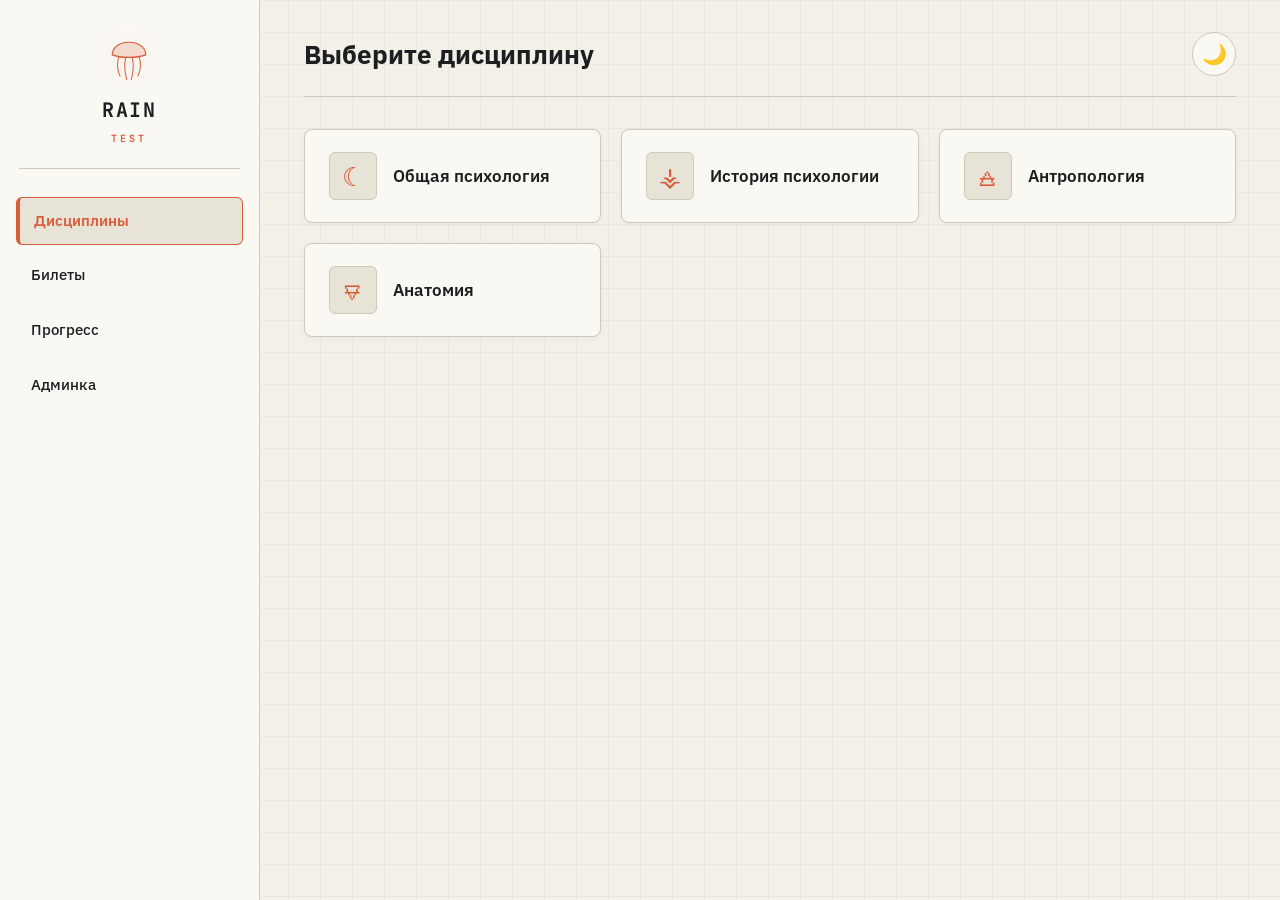
==== index.html @ a16cef20 "Add files via upload" ====
<!DOCTYPE html>
<html lang="ru">
<head>
  <meta charset="UTF-8">
  <meta name="viewport" content="width=device-width, initial-scale=1">
  <title>Rain Test</title>
  <link rel="stylesheet" href="style.css">
</head>
<body>
  <aside class="sidebar">
    <div class="logo-box">
      <svg class="medusa-svg-small" viewBox="0 0 100 100">
        <path class="medusa-head" d="M 20 48 C 20 18, 80 18, 80 48 C 65 54, 35 54, 20 48 Z" />
        <path class="medusa-tentacle" d="M 32 51 Q 26 68, 34 86" />
        <path class="medusa-tentacle" d="M 44 53 Q 40 72, 46 92" />
        <path class="medusa-tentacle" d="M 56 53 Q 60 72, 54 92" />
        <path class="medusa-tentacle" d="M 68 51 Q 74 68, 66 86" />
      </svg>
      <div class="logo-title">Rain<span>Test</span></div>
    </div>
    <nav>
      <a href="index.html" class="active">Дисциплины</a>
      <a href="tickets.html">Билеты</a>
      <a href="progress.html">Прогресс</a>
      <a href="admin.html">Админка</a>
    </nav>
  </aside>

  <div class="main-content">
    <header>
      <h1>Выберите дисциплину</h1>
      <button class="theme-btn" id="theme-btn">🌙</button>
    </header>
    <main>
      <div id="subject-list" class="grid"></div>
    </main>
  </div>
  <button id="scroll-top">↑</button>

  <script>
    // Дисциплины прописаны прямо здесь (так как data.js мы больше не используем)
    const subjects = [
      { id: "obshaya", name: "Общая психология", icon: "☾" },
      { id: "istoriya", name: "История психологии", icon: "⚶" },
      { id: "antropologiya", name: "Антропология", icon: "🜁" },
      { id: "anatomiya", name: "Анатомия", icon: "🜃" }
    ];

    const list = document.getElementById("subject-list");
    subjects.forEach(s => {
      const a = document.createElement("a");
      a.className = "card";
      a.href = "subject.html?id=" + s.id;
      a.innerHTML = `<span class="card-icon">${s.icon}</span><span>${s.name}</span>`;
      list.appendChild(a);
    });

    const btn = document.getElementById("theme-btn");
    if (localStorage.getItem("theme") === "dark") { document.body.classList.add("dark"); btn.innerHTML = "☀️"; }
    btn.onclick = () => {
      document.body.classList.toggle("dark");
      const nowDark = document.body.classList.contains("dark");
      localStorage.setItem("theme", nowDark ? "dark" : "light");
      btn.innerHTML = nowDark ? "☀️" : "🌙";
    };

    const scrollBtn = document.getElementById("scroll-top");
    window.onscroll = () => scrollBtn.style.display = document.documentElement.scrollTop > 200 ? "block" : "none";
    scrollBtn.onclick = () => window.scrollTo({ top: 0, behavior: 'smooth' });
  </script>
</body>
</html>
---- style.css ----
@import url('https://fonts.googleapis.com/css2?family=IBM+Plex+Sans:wght@400;500;600;700&family=JetBrains+Mono:wght@400;700&display=swap');

:root {
  --bg: #f3f0e8;
  --bg-grid: rgba(30, 32, 34, 0.04);
  --card: #faf8f3;
  --text: #1c1e21;
  --text-muted: #5c626a;
  --accent: #d95d39; 
  --accent-hover: #bf4b2a;
  --accent-text: #ffffff;
  --muted: #e8e3d7;
  --border: #cfc8b8;
  --ok: #1e824c;
  --bad: #c0392b;
  --glow: rgba(217, 93, 57, 0.15);
}

body.dark {
  --bg: #111317;
  --bg-grid: rgba(255, 255, 255, 0.03);
  --card: #191c22;
  --text: #e6e8ec;
  --text-muted: #949ba6;
  --accent: #2dd4bf; 
  --accent-hover: #14b8a6;
  --accent-text: #0f172a;
  --muted: #232830;
  --border: #2e3440;
  --ok: #34d399;
  --bad: #f87171;
  --glow: rgba(45, 212, 191, 0.18);
}

* { box-sizing: border-box; }

body {
  margin: 0;
  font-family: 'IBM Plex Sans', sans-serif;
  background-color: var(--bg);
  background-image: 
    linear-gradient(to right, var(--bg-grid) 1px, transparent 1px),
    linear-gradient(to bottom, var(--bg-grid) 1px, transparent 1px);
  background-size: 32px 32px;
  color: var(--text);
  line-height: 1.65;
  display: flex;
  min-height: 100vh;
  transition: background-color 0.25s, color 0.25s;
}

/* Боковая панель */
.sidebar {
  width: 260px; background: var(--card); border-right: 1px solid var(--border);
  padding: 28px 0; position: fixed; height: 100vh; z-index: 10;
  display: flex; flex-direction: column;
}

.logo-box {
  display: flex; flex-direction: column; align-items: center; gap: 10px;
  margin: 0 auto 28px; padding-bottom: 20px; border-bottom: 1px solid var(--border); width: 85%;
}

.logo-title {
  font-family: 'JetBrains Mono', monospace; font-size: 20px; font-weight: 700;
  letter-spacing: 1.5px; color: var(--text); text-transform: uppercase; text-align: center;
}
.logo-title span { display: block; font-size: 10px; color: var(--accent); letter-spacing: 3px; margin-top: 4px; }

/* Анимированная медуза в логотипе */
.medusa-svg-small {
  width: 56px; height: 56px; overflow: visible;
  animation: float-small 5s ease-in-out infinite;
  filter: drop-shadow(0 0 8px var(--glow));
}
.medusa-head {
  fill: var(--accent); fill-opacity: 0.18; stroke: var(--accent); stroke-width: 2;
  transform-origin: center 40%; animation: pulse-small 4s ease-in-out infinite;
}
.medusa-tentacle {
  fill: none; stroke: var(--accent); stroke-width: 1.8; stroke-linecap: round;
  transform-origin: top center; animation: sway-small 3.5s ease-in-out infinite;
}
.medusa-tentacle:nth-child(2) { animation-delay: -0.5s; }
.medusa-tentacle:nth-child(3) { animation-delay: -1s; }
.medusa-tentacle:nth-child(4) { animation-delay: -1.5s; }

@keyframes float-small { 0%, 100% { transform: translateY(3px); } 40% { transform: translateY(-5px); } }
@keyframes pulse-small { 0%, 100% { transform: scaleX(1.06) scaleY(0.94); } 30% { transform: scaleX(0.9) scaleY(1.1); } 65% { transform: scaleX(1.03) scaleY(0.97); } }
@keyframes sway-small { 0%, 100% { transform: rotate(-6deg) skewX(3deg); } 50% { transform: rotate(6deg) skewX(-3deg); } }

.sidebar nav { display: flex; flex-direction: column; gap: 6px; padding: 0 16px; }
.sidebar nav a {
  padding: 11px 14px; text-decoration: none; color: var(--text); font-size: 15px;
  font-weight: 500; border: 1px solid transparent; border-radius: 6px; transition: 0.2s;
}
.sidebar nav a:hover { background: var(--muted); border-color: var(--border); }
.sidebar nav a.active { background: var(--muted); border-color: var(--accent); border-left-width: 4px; font-weight: 600; color: var(--accent); }
.sidebar nav a.disabled { opacity: 0.45; cursor: not-allowed; }

/* Основной контент */
.main-content {
  margin-left: 260px; flex: 1; padding: 32px 44px; width: calc(100% - 260px);
  position: relative; z-index: 1; max-width: 1280px;
}

header {
  display: flex; justify-content: space-between; align-items: center;
  border-bottom: 1px solid var(--border); padding-bottom: 20px; margin-bottom: 32px;
}
header h1 { margin: 0; font-size: 26px; font-weight: 700; color: var(--text); }

.back-link {
  font-family: 'JetBrains Mono', monospace; color: var(--accent); text-decoration: none;
  font-size: 13px; display: inline-block; margin-bottom: 8px; font-weight: 700;
  text-transform: uppercase;
}
.back-link:hover { text-decoration: underline; }

/* Карточки дисциплин */
.grid { display: grid; grid-template-columns: repeat(auto-fill, minmax(270px, 1fr)); gap: 20px; }
.card {
  display: flex; align-items: center; gap: 16px; background: var(--card);
  padding: 22px 24px; border-radius: 8px; text-decoration: none; color: inherit;
  border: 1px solid var(--border); box-shadow: 0 2px 6px rgba(0,0,0,0.04); transition: 0.2s;
}
.card:hover { transform: translateY(-2px); border-color: var(--accent); box-shadow: 0 6px 16px var(--glow); }
.card-icon {
  font-size: 26px; width: 48px; height: 48px; display: flex; align-items: center; justify-content: center;
  background: var(--muted); border: 1px solid var(--border); border-radius: 6px; color: var(--accent);
}
.card span:last-child { font-size: 17px; font-weight: 600; }

/* Контролы */
.controls { display: flex; justify-content: space-between; flex-wrap: wrap; gap: 14px; margin-bottom: 24px; }
.tabs { display: flex; gap: 8px; }
.tabs button, .tools button, .btn-primary {
  font-family: 'IBM Plex Sans', sans-serif; padding: 9px 16px; border: 1px solid var(--border);
  border-radius: 6px; background: var(--card); color: var(--text); cursor: pointer; font-size: 14px;
  font-weight: 600; transition: 0.2s;
}
.tabs button:hover, .tools button:hover, .btn-primary:hover { border-color: var(--accent); color: var(--accent); }
.tabs button.active, .tools button.active { background: var(--accent); color: var(--accent-text); border-color: var(--accent); }
.btn-primary { background: var(--accent); color: var(--accent-text); border-color: var(--accent); }
.btn-primary:hover { background: var(--accent-hover); color: var(--accent-text); }

.tools { display: flex; gap: 8px; flex-wrap: wrap; }
.tools input, .tools select {
  font-family: 'IBM Plex Sans', sans-serif; padding: 9px 12px; border: 1px solid var(--border);
  border-radius: 6px; background: var(--card); color: var(--text); font-size: 14px; outline: none;
}
.tools input:focus, .tools select:focus { border-color: var(--accent); }

/* Вопросы */
.question, .open-q, .ticket-card, .progress-card {
  background: var(--card); padding: 24px; border-radius: 8px; margin-bottom: 18px;
  border: 1px solid var(--border); position: relative;
}
.topic-badge {
  font-family: 'JetBrains Mono', monospace; display: inline-block; font-size: 11px;
  color: var(--accent); text-transform: uppercase; letter-spacing: 0.8px; font-weight: 700;
  background: var(--muted); border: 1px solid var(--border); padding: 3px 8px; border-radius: 4px; margin-bottom: 12px;
}
.question label {
  display: flex; align-items: flex-start; gap: 10px; margin: 8px 0; cursor: pointer;
  padding: 10px 12px; border: 1px solid transparent; border-radius: 6px; background: var(--bg);
  font-size: 15px; transition: 0.15s;
}
.question label:hover { border-color: var(--accent); }
.question input[type="radio"] { margin-top: 4px; accent-color: var(--accent); }
.check-one, .show-answer {
  font-family: 'JetBrains Mono', monospace; margin-top: 14px; padding: 8px 14px;
  border: 1px solid var(--accent); border-radius: 6px; background: transparent; color: var(--accent);
  cursor: pointer; font-size: 13px; font-weight: 700; text-transform: uppercase; transition: 0.2s;
}
.check-one:hover, .show-answer:hover { background: var(--accent); color: var(--accent-text); }
.feedback .ok { color: var(--ok); font-weight: 700; margin-top: 12px; }
.feedback .bad { color: var(--bad); font-weight: 700; margin-top: 12px; }
.feedback .explain, .model-answer, .ticket-answer {
  background: var(--muted); padding: 14px 16px; border-radius: 6px; margin-top: 12px;
  font-size: 14.5px; border-left: 3px solid var(--accent);
}
.open-q textarea {
  width: 100%; margin-top: 8px; padding: 12px; border-radius: 6px; border: 1px solid var(--border);
  background: var(--bg); color: var(--text); font-family: inherit; font-size: 15px; resize: vertical;
}
.open-q textarea:focus { border-color: var(--accent); outline: none; }

/* Оценка */
.grade-box { margin-top: 16px; border-top: 1px solid var(--border); padding-top: 16px; display: flex; align-items: center; justify-content: space-between; flex-wrap: wrap; gap: 10px; }
.grade-buttons { display: flex; gap: 6px; }
.grade-btn { width: 36px; height: 36px; border: 1px solid var(--border); border-radius: 50%; background: var(--card); color: var(--text); cursor: pointer; font-weight: bold; transition: 0.2s; }
.grade-btn:hover, .grade-btn.active { background: var(--accent); color: var(--accent-text); border-color: var(--accent); }

/* Избранное */
.fav-btn { background: none; border: none; color: var(--muted); font-size: 24px; cursor: pointer; position: absolute; top: 20px; right: 20px; transition: 0.2s; }
.fav-btn:hover { transform: scale(1.2); }
.fav-btn.active { color: #ffd700; text-shadow: 0 0 10px rgba(255,215,0,0.5); }

/* Прогресс */
.progress-container { display: flex; flex-direction: column; gap: 20px; }
.progress-card { display: flex; flex-direction: column; gap: 10px; }
.progress-title { font-size: 18px; font-weight: bold; }
.progress-bar-bg { width: 100%; height: 10px; background: var(--muted); border-radius: 5px; overflow: hidden; border: 1px solid var(--border); }
.progress-bar-fill { height: 100%; background: var(--accent); transition: width 0.5s; }
.progress-text { font-size: 14px; display: flex; justify-content: space-between; }

/* Билеты */
.ticket-card h3 { margin-top: 0; font-family: 'JetBrains Mono', monospace; }
.ticket-q { margin-bottom: 12px; padding-left: 20px; position: relative; font-weight: 500; font-size: 15px; }
.ticket-q::before { content: ">"; position: absolute; left: 0; color: var(--accent); font-weight: bold; font-family: 'JetBrains Mono', monospace; }

/* Кнопка темы */
.theme-btn {
  background: var(--card); border: 1px solid var(--border); border-radius: 50%;
  width: 44px; height: 44px; cursor: pointer; display: flex; align-items: center; justify-content: center;
  color: var(--text); font-size: 20px; transition: 0.2s; z-index: 10;
}
.theme-btn:hover { background: var(--muted); }
#scroll-top {
  position: fixed; bottom: 30px; right: 30px; width: 50px; height: 50px;
  border-radius: 50%; background: var(--accent); color: var(--accent-text);
  border: none; font-size: 24px; cursor: pointer; display: none; z-index: 100;
  box-shadow: 0 4px 15px var(--glow); transition: 0.2s;
}
#scroll-top:hover { transform: translateY(-3px); }

@media (max-width: 768px) {
  body { flex-direction: column; }
  .sidebar { width: 100%; height: auto; position: static; padding: 15px; flex-direction: column; gap: 15px; }
  .logo-box { margin-bottom: 0; border-bottom: none; padding-bottom: 0; flex-direction: row; }
  .sidebar nav { flex-direction: row; flex-wrap: wrap; justify-content: center; }
  .main-content { margin-left: 0; width: 100%; padding: 20px; }
}
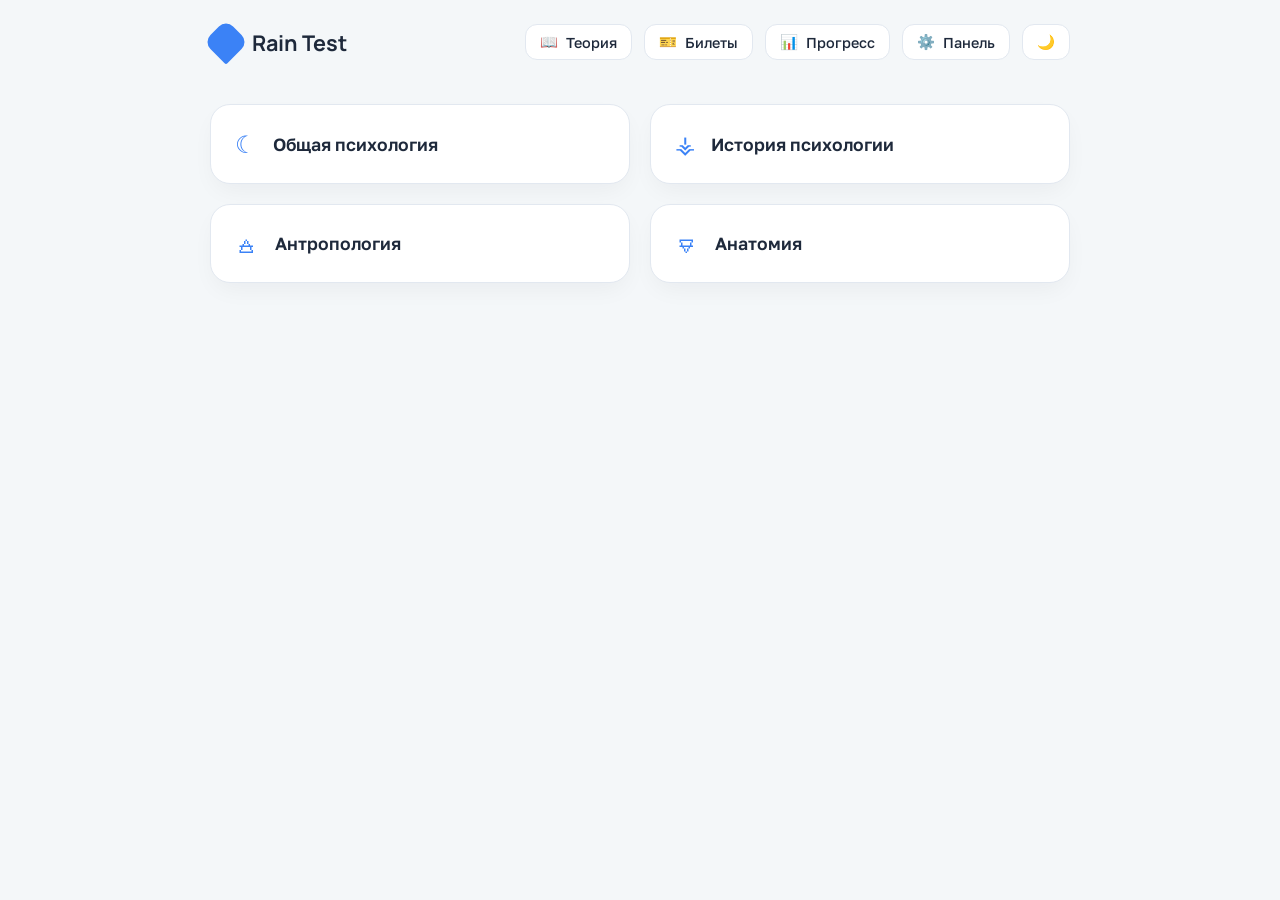
==== commit 6b593ef1: "Add files via upload" ====
--- a/index.html
+++ b/index.html
@@ -2,71 +2,68 @@
 <html lang="ru">
 <head>
   <meta charset="UTF-8">
-  <meta name="viewport" content="width=device-width, initial-scale=1">
-  <title>Rain Test</title>
+  <meta name="viewport" content="width=device-width, initial-scale=1.0">
+  <title>Rain Test — Тренажер</title>
+  <link href="https://fonts.googleapis.com/css2?family=Golos+Text:wght@400;500;600&family=Manrope:wght@600;700&display=swap" rel="stylesheet">
   <link rel="stylesheet" href="style.css">
 </head>
 <body>
-  <aside class="sidebar">
-    <div class="logo-box">
-      <svg class="medusa-svg-small" viewBox="0 0 100 100">
-        <path class="medusa-head" d="M 20 48 C 20 18, 80 18, 80 48 C 65 54, 35 54, 20 48 Z" />
-        <path class="medusa-tentacle" d="M 32 51 Q 26 68, 34 86" />
-        <path class="medusa-tentacle" d="M 44 53 Q 40 72, 46 92" />
-        <path class="medusa-tentacle" d="M 56 53 Q 60 72, 54 92" />
-        <path class="medusa-tentacle" d="M 68 51 Q 74 68, 66 86" />
-      </svg>
-      <div class="logo-title">Rain<span>Test</span></div>
+  <header>
+    <a href="index.html" class="logo">
+      <div class="logo-icon"></div>
+      <span>Rain Test</span>
+    </a>
+    <div class="controls">
+      <button class="icon-btn" onclick="window.location.href='theory.html'">📖 <span class="btn-label">Теория</span></button>
+      <button class="icon-btn" onclick="window.location.href='tickets.html'">🎫 <span class="btn-label">Билеты</span></button>
+      <button class="icon-btn" onclick="window.location.href='progress.html'">📊 <span class="btn-label">Прогресс</span></button>
+      <button class="icon-btn" onclick="window.location.href='admin.html'">⚙️ <span class="btn-label">Панель</span></button>
+      <button class="icon-btn" id="themeToggle" aria-label="Переключить тему">
+        <span id="themeIcon">🌙</span>
+      </button>
     </div>
-    <nav>
-      <a href="index.html" class="active">Дисциплины</a>
-      <a href="tickets.html">Билеты</a>
-      <a href="progress.html">Прогресс</a>
-      <a href="admin.html">Админка</a>
-    </nav>
-  </aside>
+  </header>
 
-  <div class="main-content">
-    <header>
-      <h1>Выберите дисциплину</h1>
-      <button class="theme-btn" id="theme-btn">🌙</button>
-    </header>
-    <main>
-      <div id="subject-list" class="grid"></div>
-    </main>
-  </div>
-  <button id="scroll-top">↑</button>
+  <main>
+    <div class="grid">
+      <a href="subject.html?id=obshaya" class="card">
+        <span class="card-icon">☾</span>
+        <span>Общая психология</span>
+      </a>
+      <a href="subject.html?id=istoriya" class="card">
+        <span class="card-icon">⚶</span>
+        <span>История психологии</span>
+      </a>
+      <a href="subject.html?id=antropologiya" class="card">
+        <span class="card-icon">🜁</span>
+        <span>Антропология</span>
+      </a>
+      <a href="subject.html?id=anatomiya" class="card">
+        <span class="card-icon">🜃</span>
+        <span>Анатомия</span>
+      </a>
+    </div>
+  </main>
 
   <script>
-    // Дисциплины прописаны прямо здесь (так как data.js мы больше не используем)
-    const subjects = [
-      { id: "obshaya", name: "Общая психология", icon: "☾" },
-      { id: "istoriya", name: "История психологии", icon: "⚶" },
-      { id: "antropologiya", name: "Антропология", icon: "🜁" },
-      { id: "anatomiya", name: "Анатомия", icon: "🜃" }
-    ];
-
-    const list = document.getElementById("subject-list");
-    subjects.forEach(s => {
-      const a = document.createElement("a");
-      a.className = "card";
-      a.href = "subject.html?id=" + s.id;
-      a.innerHTML = `<span class="card-icon">${s.icon}</span><span>${s.name}</span>`;
-      list.appendChild(a);
-    });
-
-    const btn = document.getElementById("theme-btn");
-    if (localStorage.getItem("theme") === "dark") { document.body.classList.add("dark"); btn.innerHTML = "☀️"; }
-    btn.onclick = () => {
-      document.body.classList.toggle("dark");
-      const nowDark = document.body.classList.contains("dark");
-      localStorage.setItem("theme", nowDark ? "dark" : "light");
-      btn.innerHTML = nowDark ? "☀️" : "🌙";
+    const themeToggle = document.getElementById('themeToggle');
+    const themeIcon = document.getElementById('themeIcon');
+    if (localStorage.getItem('theme') === 'dark') {
+      document.documentElement.setAttribute('data-theme', 'dark');
+      themeIcon.textContent = '☀️';
+    }
+    themeToggle.onclick = () => {
+      const isDark = document.documentElement.getAttribute('data-theme') === 'dark';
+      if (isDark) {
+        document.documentElement.removeAttribute('data-theme');
+        localStorage.setItem('theme', 'light');
+        themeIcon.textContent = '🌙';
+      } else {
+        document.documentElement.setAttribute('data-theme', 'dark');
+        localStorage.setItem('theme', 'dark');
+        themeIcon.textContent = '☀️';
+      }
     };
-
-    const scrollBtn = document.getElementById("scroll-top");
-    window.onscroll = () => scrollBtn.style.display = document.documentElement.scrollTop > 200 ? "block" : "none";
-    scrollBtn.onclick = () => window.scrollTo({ top: 0, behavior: 'smooth' });
   </script>
 </body>
 </html>
--- a/style.css
+++ b/style.css
@@ -1,234 +1,151 @@
-@import url('https://fonts.googleapis.com/css2?family=IBM+Plex+Sans:wght@400;500;600;700&family=JetBrains+Mono:wght@400;700&display=swap');
-
 :root {
-  --bg: #f3f0e8;
-  --bg-grid: rgba(30, 32, 34, 0.04);
-  --card: #faf8f3;
-  --text: #1c1e21;
-  --text-muted: #5c626a;
-  --accent: #d95d39; 
-  --accent-hover: #bf4b2a;
-  --accent-text: #ffffff;
-  --muted: #e8e3d7;
-  --border: #cfc8b8;
-  --ok: #1e824c;
-  --bad: #c0392b;
-  --glow: rgba(217, 93, 57, 0.15);
+  --bg-main: #F4F7F9;
+  --bg-card: #FFFFFF;
+  --bg-hover: #EBF1F5;
+  --text-primary: #1E293B;
+  --text-secondary: #64748B;
+  --border-color: #E2E8F0;
+  --accent: #3B82F6;
+  --accent-hover: #2563EB;
+  --accent-soft: rgba(59, 130, 246, 0.1);
+  --success: #10B981;
+  --success-bg: rgba(16, 185, 129, 0.12);
+  --error: #EF4444;
+  --error-bg: rgba(239, 68, 68, 0.12);
+  --shadow: 0 10px 25px -5px rgba(15, 23, 42, 0.05);
 }
 
-body.dark {
-  --bg: #111317;
-  --bg-grid: rgba(255, 255, 255, 0.03);
-  --card: #191c22;
-  --text: #e6e8ec;
-  --text-muted: #949ba6;
-  --accent: #2dd4bf; 
-  --accent-hover: #14b8a6;
-  --accent-text: #0f172a;
-  --muted: #232830;
-  --border: #2e3440;
-  --ok: #34d399;
-  --bad: #f87171;
-  --glow: rgba(45, 212, 191, 0.18);
+[data-theme="dark"] {
+  --bg-main: #11161D;
+  --bg-card: #19212C;
+  --bg-hover: #222D3C;
+  --text-primary: #F1F5F9;
+  --text-secondary: #94A3B8;
+  --border-color: #2A3647;
+  --accent: #3B82F6;
+  --accent-hover: #60A5FA;
+  --accent-soft: rgba(59, 130, 246, 0.18);
+  --success: #34D399;
+  --success-bg: rgba(52, 211, 153, 0.15);
+  --error: #F87171;
+  --error-bg: rgba(248, 113, 113, 0.15);
+  --shadow: 0 10px 30px -5px rgba(0, 0, 0, 0.4);
 }
 
-* { box-sizing: border-box; }
+* { box-sizing: border-box; margin: 0; padding: 0; }
 
 body {
-  margin: 0;
-  font-family: 'IBM Plex Sans', sans-serif;
-  background-color: var(--bg);
-  background-image: 
-    linear-gradient(to right, var(--bg-grid) 1px, transparent 1px),
-    linear-gradient(to bottom, var(--bg-grid) 1px, transparent 1px);
-  background-size: 32px 32px;
-  color: var(--text);
-  line-height: 1.65;
+  font-family: 'Golos Text', sans-serif;
+  background-color: var(--bg-main);
+  color: var(--text-primary);
+  transition: background-color 0.3s, color 0.3s;
+  min-height: 100vh;
   display: flex;
-  min-height: 100vh;
-  transition: background-color 0.25s, color 0.25s;
-}
-
-/* Боковая панель */
-.sidebar {
-  width: 260px; background: var(--card); border-right: 1px solid var(--border);
-  padding: 28px 0; position: fixed; height: 100vh; z-index: 10;
-  display: flex; flex-direction: column;
-}
-
-.logo-box {
-  display: flex; flex-direction: column; align-items: center; gap: 10px;
-  margin: 0 auto 28px; padding-bottom: 20px; border-bottom: 1px solid var(--border); width: 85%;
-}
-
-.logo-title {
-  font-family: 'JetBrains Mono', monospace; font-size: 20px; font-weight: 700;
-  letter-spacing: 1.5px; color: var(--text); text-transform: uppercase; text-align: center;
-}
-.logo-title span { display: block; font-size: 10px; color: var(--accent); letter-spacing: 3px; margin-top: 4px; }
-
-/* Анимированная медуза в логотипе */
-.medusa-svg-small {
-  width: 56px; height: 56px; overflow: visible;
-  animation: float-small 5s ease-in-out infinite;
-  filter: drop-shadow(0 0 8px var(--glow));
-}
-.medusa-head {
-  fill: var(--accent); fill-opacity: 0.18; stroke: var(--accent); stroke-width: 2;
-  transform-origin: center 40%; animation: pulse-small 4s ease-in-out infinite;
-}
-.medusa-tentacle {
-  fill: none; stroke: var(--accent); stroke-width: 1.8; stroke-linecap: round;
-  transform-origin: top center; animation: sway-small 3.5s ease-in-out infinite;
-}
-.medusa-tentacle:nth-child(2) { animation-delay: -0.5s; }
-.medusa-tentacle:nth-child(3) { animation-delay: -1s; }
-.medusa-tentacle:nth-child(4) { animation-delay: -1.5s; }
-
-@keyframes float-small { 0%, 100% { transform: translateY(3px); } 40% { transform: translateY(-5px); } }
-@keyframes pulse-small { 0%, 100% { transform: scaleX(1.06) scaleY(0.94); } 30% { transform: scaleX(0.9) scaleY(1.1); } 65% { transform: scaleX(1.03) scaleY(0.97); } }
-@keyframes sway-small { 0%, 100% { transform: rotate(-6deg) skewX(3deg); } 50% { transform: rotate(6deg) skewX(-3deg); } }
-
-.sidebar nav { display: flex; flex-direction: column; gap: 6px; padding: 0 16px; }
-.sidebar nav a {
-  padding: 11px 14px; text-decoration: none; color: var(--text); font-size: 15px;
-  font-weight: 500; border: 1px solid transparent; border-radius: 6px; transition: 0.2s;
-}
-.sidebar nav a:hover { background: var(--muted); border-color: var(--border); }
-.sidebar nav a.active { background: var(--muted); border-color: var(--accent); border-left-width: 4px; font-weight: 600; color: var(--accent); }
-.sidebar nav a.disabled { opacity: 0.45; cursor: not-allowed; }
-
-/* Основной контент */
-.main-content {
-  margin-left: 260px; flex: 1; padding: 32px 44px; width: calc(100% - 260px);
-  position: relative; z-index: 1; max-width: 1280px;
+  flex-direction: column;
 }
 
 header {
+  max-width: 900px; width: 100%; margin: 0 auto; padding: 24px 20px;
   display: flex; justify-content: space-between; align-items: center;
-  border-bottom: 1px solid var(--border); padding-bottom: 20px; margin-bottom: 32px;
 }
-header h1 { margin: 0; font-size: 26px; font-weight: 700; color: var(--text); }
 
-.back-link {
-  font-family: 'JetBrains Mono', monospace; color: var(--accent); text-decoration: none;
-  font-size: 13px; display: inline-block; margin-bottom: 8px; font-weight: 700;
-  text-transform: uppercase;
+.logo {
+  font-family: 'Manrope', sans-serif; font-weight: 700; font-size: 1.35rem;
+  display: flex; align-items: center; gap: 10px; color: var(--text-primary); text-decoration: none;
 }
-.back-link:hover { text-decoration: underline; }
 
-/* Карточки дисциплин */
-.grid { display: grid; grid-template-columns: repeat(auto-fill, minmax(270px, 1fr)); gap: 20px; }
+.logo-icon {
+  width: 32px; height: 32px; background: var(--accent);
+  border-radius: 10px 10px 10px 2px; transform: rotate(-45deg);
+}
+
+.controls { display: flex; gap: 12px; align-items: center; }
+
+.icon-btn {
+  background: var(--bg-card); border: 1px solid var(--border-color); color: var(--text-primary);
+  padding: 8px 14px; border-radius: 12px; cursor: pointer; font-family: inherit; font-size: 0.9rem;
+  font-weight: 500; display: flex; align-items: center; gap: 8px; transition: 0.2s;
+}
+.icon-btn:hover { background: var(--bg-hover); border-color: var(--accent); }
+.icon-btn.active { background: var(--accent-soft); border-color: var(--accent); color: var(--accent); }
+
+main { max-width: 900px; width: 100%; margin: 20px auto 40px; padding: 0 20px; flex: 1; }
+
+/* Сетка дисциплин */
+.grid { display: grid; grid-template-columns: repeat(auto-fill, minmax(280px, 1fr)); gap: 20px; }
+
 .card {
-  display: flex; align-items: center; gap: 16px; background: var(--card);
-  padding: 22px 24px; border-radius: 8px; text-decoration: none; color: inherit;
-  border: 1px solid var(--border); box-shadow: 0 2px 6px rgba(0,0,0,0.04); transition: 0.2s;
+  background: var(--bg-card); border: 1px solid var(--border-color); border-radius: 20px;
+  padding: 24px; text-decoration: none; color: inherit; box-shadow: var(--shadow); transition: 0.2s;
+  display: flex; align-items: center; gap: 16px;
 }
-.card:hover { transform: translateY(-2px); border-color: var(--accent); box-shadow: 0 6px 16px var(--glow); }
-.card-icon {
-  font-size: 26px; width: 48px; height: 48px; display: flex; align-items: center; justify-content: center;
-  background: var(--muted); border: 1px solid var(--border); border-radius: 6px; color: var(--accent);
+.card:hover { transform: translateY(-2px); border-color: var(--accent); }
+.card-icon { font-size: 24px; color: var(--accent); }
+.card span:last-child { font-weight: 600; font-size: 1.1rem; }
+
+/* Карточка вопроса */
+.quiz-card {
+  background: var(--bg-card); border: 1px solid var(--border-color); border-radius: 20px;
+  padding: 32px; box-shadow: var(--shadow); margin-bottom: 20px;
 }
-.card span:last-child { font-size: 17px; font-weight: 600; }
 
-/* Контролы */
-.controls { display: flex; justify-content: space-between; flex-wrap: wrap; gap: 14px; margin-bottom: 24px; }
-.tabs { display: flex; gap: 8px; }
-.tabs button, .tools button, .btn-primary {
-  font-family: 'IBM Plex Sans', sans-serif; padding: 9px 16px; border: 1px solid var(--border);
-  border-radius: 6px; background: var(--card); color: var(--text); cursor: pointer; font-size: 14px;
-  font-weight: 600; transition: 0.2s;
+.subject-tag {
+  display: inline-block; background: var(--accent-soft); color: var(--accent);
+  font-size: 0.8rem; font-weight: 600; padding: 5px 12px; border-radius: 8px; margin-bottom: 16px;
 }
-.tabs button:hover, .tools button:hover, .btn-primary:hover { border-color: var(--accent); color: var(--accent); }
-.tabs button.active, .tools button.active { background: var(--accent); color: var(--accent-text); border-color: var(--accent); }
-.btn-primary { background: var(--accent); color: var(--accent-text); border-color: var(--accent); }
-.btn-primary:hover { background: var(--accent-hover); color: var(--accent-text); }
 
-.tools { display: flex; gap: 8px; flex-wrap: wrap; }
-.tools input, .tools select {
-  font-family: 'IBM Plex Sans', sans-serif; padding: 9px 12px; border: 1px solid var(--border);
-  border-radius: 6px; background: var(--card); color: var(--text); font-size: 14px; outline: none;
+.question-text { font-family: 'Manrope', sans-serif; font-size: 1.3rem; line-height: 1.45; margin-bottom: 24px; }
+
+.options-list { display: flex; flex-direction: column; gap: 12px; }
+
+.option-btn {
+  width: 100%; text-align: left; background: transparent; border: 1.5px solid var(--border-color);
+  color: var(--text-primary); padding: 16px 20px; border-radius: 14px; font-family: inherit;
+  font-size: 1rem; cursor: pointer; display: flex; align-items: center; gap: 14px; transition: 0.2s;
 }
-.tools input:focus, .tools select:focus { border-color: var(--accent); }
+.option-btn:hover:not(:disabled) { background: var(--bg-hover); border-color: var(--accent); }
+.option-letter {
+  width: 28px; height: 28px; border-radius: 8px; background: var(--bg-main);
+  display: flex; align-items: center; justify-content: center; font-weight: 600; font-size: 0.85rem;
+  color: var(--text-secondary); flex-shrink: 0;
+}
+.option-btn.correct { border-color: var(--success); background: var(--success-bg); }
+.option-btn.correct .option-letter { background: var(--success); color: #fff; }
+.option-btn.wrong { border-color: var(--error); background: var(--error-bg); }
+.option-btn.wrong .option-letter { background: var(--error); color: #fff; }
 
-/* Вопросы */
-.question, .open-q, .ticket-card, .progress-card {
-  background: var(--card); padding: 24px; border-radius: 8px; margin-bottom: 18px;
-  border: 1px solid var(--border); position: relative;
+.explanation {
+  margin-top: 24px; padding: 18px 20px; background: var(--bg-main);
+  border-radius: 14px; border-left: 4px solid var(--accent); display: none;
 }
-.topic-badge {
-  font-family: 'JetBrains Mono', monospace; display: inline-block; font-size: 11px;
-  color: var(--accent); text-transform: uppercase; letter-spacing: 0.8px; font-weight: 700;
-  background: var(--muted); border: 1px solid var(--border); padding: 3px 8px; border-radius: 4px; margin-bottom: 12px;
+.explanation.show { display: block; }
+.explanation-title { font-weight: 600; font-size: 0.95rem; margin-bottom: 6px; color: var(--accent); }
+.explanation-text { font-size: 0.92rem; color: var(--text-secondary); }
+
+/* Инпуты для открытых и других типов */
+textarea, input[type="text"] {
+  width: 100%; padding: 16px; border-radius: 12px; border: 1.5px solid var(--border-color);
+  background: var(--bg-main); color: var(--text-primary); font-family: inherit; font-size: 1rem;
+  resize: vertical; outline: none; transition: 0.2s;
 }
-.question label {
-  display: flex; align-items: flex-start; gap: 10px; margin: 8px 0; cursor: pointer;
-  padding: 10px 12px; border: 1px solid transparent; border-radius: 6px; background: var(--bg);
-  font-size: 15px; transition: 0.15s;
+textarea:focus, input[type="text"]:focus { border-color: var(--accent); }
+
+/* Админские кнопки */
+.btn-primary {
+  background: var(--accent); color: #FFF; border: none; padding: 12px 24px;
+  border-radius: 12px; font-family: inherit; font-size: 1rem; font-weight: 600;
+  cursor: pointer; transition: 0.2s;
 }
-.question label:hover { border-color: var(--accent); }
-.question input[type="radio"] { margin-top: 4px; accent-color: var(--accent); }
-.check-one, .show-answer {
-  font-family: 'JetBrains Mono', monospace; margin-top: 14px; padding: 8px 14px;
-  border: 1px solid var(--accent); border-radius: 6px; background: transparent; color: var(--accent);
-  cursor: pointer; font-size: 13px; font-weight: 700; text-transform: uppercase; transition: 0.2s;
+.btn-primary:hover { background: var(--accent-hover); }
+
+.btn-secondary {
+  background: var(--bg-main); color: var(--text-primary); border: 1px solid var(--border-color);
+  padding: 12px 24px; border-radius: 12px; font-family: inherit; font-size: 1rem; font-weight: 600;
+  cursor: pointer; transition: 0.2s;
 }
-.check-one:hover, .show-answer:hover { background: var(--accent); color: var(--accent-text); }
-.feedback .ok { color: var(--ok); font-weight: 700; margin-top: 12px; }
-.feedback .bad { color: var(--bad); font-weight: 700; margin-top: 12px; }
-.feedback .explain, .model-answer, .ticket-answer {
-  background: var(--muted); padding: 14px 16px; border-radius: 6px; margin-top: 12px;
-  font-size: 14.5px; border-left: 3px solid var(--accent);
-}
-.open-q textarea {
-  width: 100%; margin-top: 8px; padding: 12px; border-radius: 6px; border: 1px solid var(--border);
-  background: var(--bg); color: var(--text); font-family: inherit; font-size: 15px; resize: vertical;
-}
-.open-q textarea:focus { border-color: var(--accent); outline: none; }
+.btn-secondary:hover { background: var(--bg-hover); }
 
-/* Оценка */
-.grade-box { margin-top: 16px; border-top: 1px solid var(--border); padding-top: 16px; display: flex; align-items: center; justify-content: space-between; flex-wrap: wrap; gap: 10px; }
-.grade-buttons { display: flex; gap: 6px; }
-.grade-btn { width: 36px; height: 36px; border: 1px solid var(--border); border-radius: 50%; background: var(--card); color: var(--text); cursor: pointer; font-weight: bold; transition: 0.2s; }
-.grade-btn:hover, .grade-btn.active { background: var(--accent); color: var(--accent-text); border-color: var(--accent); }
-
-/* Избранное */
-.fav-btn { background: none; border: none; color: var(--muted); font-size: 24px; cursor: pointer; position: absolute; top: 20px; right: 20px; transition: 0.2s; }
-.fav-btn:hover { transform: scale(1.2); }
-.fav-btn.active { color: #ffd700; text-shadow: 0 0 10px rgba(255,215,0,0.5); }
-
-/* Прогресс */
-.progress-container { display: flex; flex-direction: column; gap: 20px; }
-.progress-card { display: flex; flex-direction: column; gap: 10px; }
-.progress-title { font-size: 18px; font-weight: bold; }
-.progress-bar-bg { width: 100%; height: 10px; background: var(--muted); border-radius: 5px; overflow: hidden; border: 1px solid var(--border); }
-.progress-bar-fill { height: 100%; background: var(--accent); transition: width 0.5s; }
-.progress-text { font-size: 14px; display: flex; justify-content: space-between; }
-
-/* Билеты */
-.ticket-card h3 { margin-top: 0; font-family: 'JetBrains Mono', monospace; }
-.ticket-q { margin-bottom: 12px; padding-left: 20px; position: relative; font-weight: 500; font-size: 15px; }
-.ticket-q::before { content: ">"; position: absolute; left: 0; color: var(--accent); font-weight: bold; font-family: 'JetBrains Mono', monospace; }
-
-/* Кнопка темы */
-.theme-btn {
-  background: var(--card); border: 1px solid var(--border); border-radius: 50%;
-  width: 44px; height: 44px; cursor: pointer; display: flex; align-items: center; justify-content: center;
-  color: var(--text); font-size: 20px; transition: 0.2s; z-index: 10;
-}
-.theme-btn:hover { background: var(--muted); }
-#scroll-top {
-  position: fixed; bottom: 30px; right: 30px; width: 50px; height: 50px;
-  border-radius: 50%; background: var(--accent); color: var(--accent-text);
-  border: none; font-size: 24px; cursor: pointer; display: none; z-index: 100;
-  box-shadow: 0 4px 15px var(--glow); transition: 0.2s;
-}
-#scroll-top:hover { transform: translateY(-3px); }
-
-@media (max-width: 768px) {
-  body { flex-direction: column; }
-  .sidebar { width: 100%; height: auto; position: static; padding: 15px; flex-direction: column; gap: 15px; }
-  .logo-box { margin-bottom: 0; border-bottom: none; padding-bottom: 0; flex-direction: row; }
-  .sidebar nav { flex-direction: row; flex-wrap: wrap; justify-content: center; }
-  .main-content { margin-left: 0; width: 100%; padding: 20px; }
+@media (max-width: 600px) {
+  .quiz-card { padding: 22px; }
+  .question-text { font-size: 1.15rem; }
 }
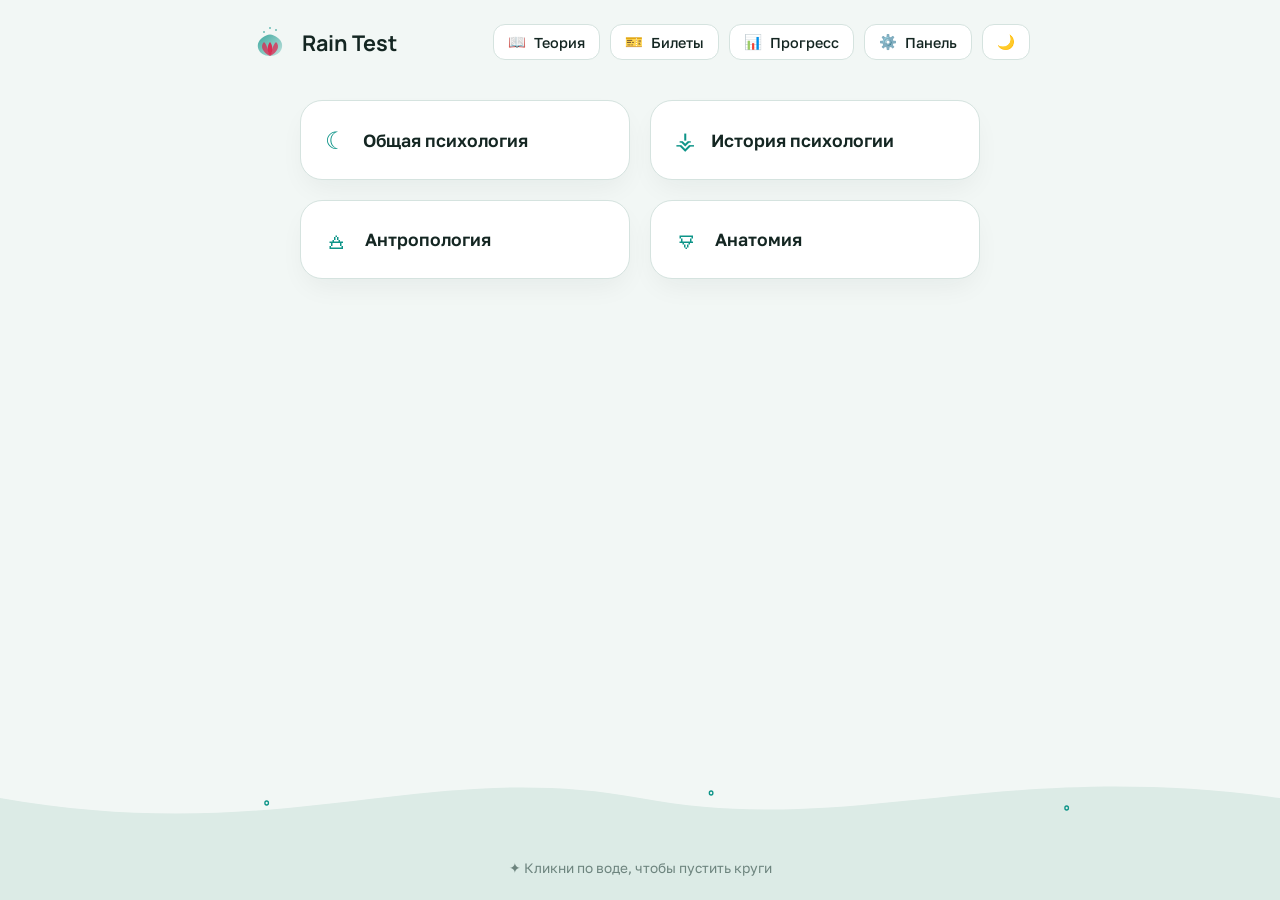
==== commit b134618d: "Add files via upload" ====
--- a/index.html
+++ b/index.html
@@ -4,15 +4,35 @@
   <meta charset="UTF-8">
   <meta name="viewport" content="width=device-width, initial-scale=1.0">
   <title>Rain Test — Тренажер</title>
+  <link rel="preconnect" href="https://fonts.googleapis.com">
+  <link rel="preconnect" href="https://fonts.gstatic.com" crossorigin>
   <link href="https://fonts.googleapis.com/css2?family=Golos+Text:wght@400;500;600&family=Manrope:wght@600;700&display=swap" rel="stylesheet">
   <link rel="stylesheet" href="style.css">
 </head>
 <body>
+
   <header>
     <a href="index.html" class="logo">
-      <div class="logo-icon"></div>
+      <!-- Логотип: Лотос на листе под дождем -->
+      <svg viewBox="0 0 100 100" xmlns="http://www.w3.org/2000/svg">
+        <defs>
+          <linearGradient id="leafGrad" x1="0%" y1="0%" x2="100%" y2="100%">
+            <stop offset="0%" stop-color="var(--accent)" stop-opacity="0.8"/>
+            <stop offset="100%" stop-color="var(--accent)" stop-opacity="0.2"/>
+          </linearGradient>
+        </defs>
+        <path d="M 50 85 C 20 85, 10 55, 30 40 C 45 28, 55 28, 70 40 C 90 55, 80 85, 50 85 Z" fill="url(#leafGrad)" />
+        <path d="M 50 85 C 40 70, 45 55, 50 50 C 55 55, 60 70, 50 85 Z" fill="var(--lotus-petal)" opacity="0.9"/>
+        <path d="M 50 85 C 30 75, 25 60, 35 50 C 45 60, 45 75, 50 85 Z" fill="var(--lotus-petal)" opacity="0.7"/>
+        <path d="M 50 85 C 70 75, 75 60, 65 50 C 55 60, 55 75, 50 85 Z" fill="var(--lotus-petal)" opacity="0.7"/>
+        <!-- Капли -->
+        <circle class="logo-drop-1" cx="35" cy="25" r="2" fill="var(--accent)"/>
+        <circle class="logo-drop-2" cx="65" cy="20" r="2" fill="var(--accent)"/>
+        <circle class="logo-drop-3" cx="50" cy="15" r="2" fill="var(--accent)"/>
+      </svg>
       <span>Rain Test</span>
     </a>
+
     <div class="controls">
       <button class="icon-btn" onclick="window.location.href='theory.html'">📖 <span class="btn-label">Теория</span></button>
       <button class="icon-btn" onclick="window.location.href='tickets.html'">🎫 <span class="btn-label">Билеты</span></button>
@@ -45,6 +65,19 @@
     </div>
   </main>
 
+  <!-- Низ сайта с волнами -->
+  <footer class="pond-footer" id="pondFooter">
+    <svg class="pond-waves" viewBox="0 0 1440 90" preserveAspectRatio="none" xmlns="http://www.w3.org/2000/svg">
+      <path d="M0,40 C320,90 480,0 720,40 C960,80 1120,0 1440,40 L1440,90 L0,90 Z" fill="var(--water-surface)"/>
+      <circle cx="300" cy="45" r="2" class="ripple-circle"/>
+      <circle cx="800" cy="35" r="2" class="ripple-circle ripple-delay"/>
+      <circle cx="1200" cy="50" r="2" class="ripple-circle"/>
+    </svg>
+    <div class="pond-base">
+      <span class="pond-hint">✦ Кликни по воде, чтобы пустить круги</span>
+    </div>
+  </footer>
+
   <script>
     const themeToggle = document.getElementById('themeToggle');
     const themeIcon = document.getElementById('themeIcon');
@@ -64,6 +97,24 @@
         themeIcon.textContent = '☀️';
       }
     };
+
+    // Эффект клика по воде
+    const footer = document.getElementById('pondFooter');
+    footer.addEventListener('click', (e) => {
+      const rect = footer.getBoundingClientRect();
+      const x = e.clientX - rect.left;
+      const y = e.clientY - rect.top;
+      
+      const ripple = document.createElement('div');
+      ripple.className = 'click-ripple';
+      ripple.style.left = x + 'px';
+      ripple.style.top = y + 'px';
+      ripple.style.width = '100px';
+      ripple.style.height = '100px';
+      footer.appendChild(ripple);
+      
+      setTimeout(() => ripple.remove(), 1200);
+    });
   </script>
 </body>
 </html>
--- a/style.css
+++ b/style.css
@@ -1,35 +1,39 @@
 :root {
-  --bg-main: #F4F7F9;
+  --bg-main: #F2F7F5;
   --bg-card: #FFFFFF;
-  --bg-hover: #EBF1F5;
-  --text-primary: #1E293B;
-  --text-secondary: #64748B;
-  --border-color: #E2E8F0;
-  --accent: #3B82F6;
-  --accent-hover: #2563EB;
-  --accent-soft: rgba(59, 130, 246, 0.1);
-  --success: #10B981;
-  --success-bg: rgba(16, 185, 129, 0.12);
-  --error: #EF4444;
-  --error-bg: rgba(239, 68, 68, 0.12);
-  --shadow: 0 10px 25px -5px rgba(15, 23, 42, 0.05);
+  --bg-hover: #E6F0EC;
+  --text-primary: #142622;
+  --text-secondary: #526B65;
+  --border-color: #D5E3DF;
+  --accent: #0D9488;
+  --accent-hover: #0F766E;
+  --accent-soft: rgba(13, 148, 136, 0.12);
+  --lotus-petal: #E11D48;
+  --water-surface: #DCEBE6;
+  --success: #059669;
+  --success-bg: rgba(5, 150, 105, 0.12);
+  --error: #E11D48;
+  --error-bg: rgba(225, 29, 72, 0.1);
+  --shadow: 0 12px 28px -6px rgba(20, 38, 34, 0.06);
 }
 
 [data-theme="dark"] {
-  --bg-main: #11161D;
-  --bg-card: #19212C;
-  --bg-hover: #222D3C;
-  --text-primary: #F1F5F9;
-  --text-secondary: #94A3B8;
-  --border-color: #2A3647;
-  --accent: #3B82F6;
-  --accent-hover: #60A5FA;
-  --accent-soft: rgba(59, 130, 246, 0.18);
+  --bg-main: #0B1312;
+  --bg-card: #121F1D;
+  --bg-hover: #1A2C29;
+  --text-primary: #E6F2EF;
+  --text-secondary: #86A39D;
+  --border-color: #213633;
+  --accent: #2DD4BF;
+  --accent-hover: #5EEAD4;
+  --accent-soft: rgba(45, 212, 191, 0.15);
+  --lotus-petal: #FB7185;
+  --water-surface: #070D0C;
   --success: #34D399;
   --success-bg: rgba(52, 211, 153, 0.15);
-  --error: #F87171;
-  --error-bg: rgba(248, 113, 113, 0.15);
-  --shadow: 0 10px 30px -5px rgba(0, 0, 0, 0.4);
+  --error: #FB7185;
+  --error-bg: rgba(251, 113, 133, 0.15);
+  --shadow: 0 14px 32px -6px rgba(0, 0, 0, 0.45);
 }
 
 * { box-sizing: border-box; margin: 0; padding: 0; }
@@ -38,28 +42,25 @@
   font-family: 'Golos Text', sans-serif;
   background-color: var(--bg-main);
   color: var(--text-primary);
-  transition: background-color 0.3s, color 0.3s;
+  transition: background-color 0.35s, color 0.35s;
   min-height: 100vh;
   display: flex;
   flex-direction: column;
+  overflow-x: hidden;
 }
 
 header {
-  max-width: 900px; width: 100%; margin: 0 auto; padding: 24px 20px;
+  max-width: 820px; width: 100%; margin: 0 auto; padding: 22px 20px;
   display: flex; justify-content: space-between; align-items: center;
 }
 
 .logo {
   font-family: 'Manrope', sans-serif; font-weight: 700; font-size: 1.35rem;
-  display: flex; align-items: center; gap: 10px; color: var(--text-primary); text-decoration: none;
+  display: flex; align-items: center; gap: 12px; color: var(--text-primary); text-decoration: none;
 }
+.logo svg { width: 40px; height: 40px; flex-shrink: 0; }
 
-.logo-icon {
-  width: 32px; height: 32px; background: var(--accent);
-  border-radius: 10px 10px 10px 2px; transform: rotate(-45deg);
-}
-
-.controls { display: flex; gap: 12px; align-items: center; }
+.controls { display: flex; gap: 10px; align-items: center; flex-wrap: wrap; }
 
 .icon-btn {
   background: var(--bg-card); border: 1px solid var(--border-color); color: var(--text-primary);
@@ -69,38 +70,34 @@
 .icon-btn:hover { background: var(--bg-hover); border-color: var(--accent); }
 .icon-btn.active { background: var(--accent-soft); border-color: var(--accent); color: var(--accent); }
 
-main { max-width: 900px; width: 100%; margin: 20px auto 40px; padding: 0 20px; flex: 1; }
+main { max-width: 720px; width: 100%; margin: 16px auto 40px; padding: 0 20px; flex: 1; z-index: 2; }
 
-/* Сетка дисциплин */
+/* Сетка */
 .grid { display: grid; grid-template-columns: repeat(auto-fill, minmax(280px, 1fr)); gap: 20px; }
 
 .card {
-  background: var(--bg-card); border: 1px solid var(--border-color); border-radius: 20px;
+  background: var(--bg-card); border: 1px solid var(--border-color); border-radius: 22px;
   padding: 24px; text-decoration: none; color: inherit; box-shadow: var(--shadow); transition: 0.2s;
-  display: flex; align-items: center; gap: 16px;
+  display: flex; align-items: center; gap: 16px; cursor: pointer;
 }
 .card:hover { transform: translateY(-2px); border-color: var(--accent); }
 .card-icon { font-size: 24px; color: var(--accent); }
 .card span:last-child { font-weight: 600; font-size: 1.1rem; }
 
-/* Карточка вопроса */
 .quiz-card {
-  background: var(--bg-card); border: 1px solid var(--border-color); border-radius: 20px;
+  background: var(--bg-card); border: 1px solid var(--border-color); border-radius: 22px;
   padding: 32px; box-shadow: var(--shadow); margin-bottom: 20px;
 }
-
 .subject-tag {
   display: inline-block; background: var(--accent-soft); color: var(--accent);
   font-size: 0.8rem; font-weight: 600; padding: 5px 12px; border-radius: 8px; margin-bottom: 16px;
 }
-
-.question-text { font-family: 'Manrope', sans-serif; font-size: 1.3rem; line-height: 1.45; margin-bottom: 24px; }
+.question-text { font-family: 'Manrope', sans-serif; font-size: 1.28rem; line-height: 1.45; margin-bottom: 24px; }
 
 .options-list { display: flex; flex-direction: column; gap: 12px; }
-
 .option-btn {
   width: 100%; text-align: left; background: transparent; border: 1.5px solid var(--border-color);
-  color: var(--text-primary); padding: 16px 20px; border-radius: 14px; font-family: inherit;
+  color: var(--text-primary); padding: 15px 18px; border-radius: 14px; font-family: inherit;
   font-size: 1rem; cursor: pointer; display: flex; align-items: center; gap: 14px; transition: 0.2s;
 }
 .option-btn:hover:not(:disabled) { background: var(--bg-hover); border-color: var(--accent); }
@@ -115,37 +112,72 @@
 .option-btn.wrong .option-letter { background: var(--error); color: #fff; }
 
 .explanation {
-  margin-top: 24px; padding: 18px 20px; background: var(--bg-main);
+  margin-top: 22px; padding: 18px 20px; background: var(--bg-main);
   border-radius: 14px; border-left: 4px solid var(--accent); display: none;
 }
-.explanation.show { display: block; }
+.explanation.show { display: block; animation: fadeIn 0.3s ease; }
 .explanation-title { font-weight: 600; font-size: 0.95rem; margin-bottom: 6px; color: var(--accent); }
-.explanation-text { font-size: 0.92rem; color: var(--text-secondary); }
+.explanation-text { font-size: 0.92rem; line-height: 1.5; color: var(--text-secondary); }
 
-/* Инпуты для открытых и других типов */
-textarea, input[type="text"] {
-  width: 100%; padding: 16px; border-radius: 12px; border: 1.5px solid var(--border-color);
+textarea, input[type="text"], input[type="email"], input[type="password"], select {
+  width: 100%; padding: 15px 18px; border-radius: 12px; border: 1.5px solid var(--border-color);
   background: var(--bg-main); color: var(--text-primary); font-family: inherit; font-size: 1rem;
-  resize: vertical; outline: none; transition: 0.2s;
+  resize: vertical; outline: none; transition: 0.2s; margin-bottom: 12px;
 }
-textarea:focus, input[type="text"]:focus { border-color: var(--accent); }
+textarea:focus, input:focus, select:focus { border-color: var(--accent); }
 
-/* Админские кнопки */
 .btn-primary {
-  background: var(--accent); color: #FFF; border: none; padding: 12px 24px;
-  border-radius: 12px; font-family: inherit; font-size: 1rem; font-weight: 600;
-  cursor: pointer; transition: 0.2s;
+  background: var(--accent); color: #FFFFFF; border: none; padding: 12px 24px;
+  border-radius: 12px; font-family: inherit; font-size: 1rem; font-weight: 600; cursor: pointer; transition: 0.2s;
 }
+[data-theme="dark"] .btn-primary { color: #0B1312; }
 .btn-primary:hover { background: var(--accent-hover); }
 
 .btn-secondary {
   background: var(--bg-main); color: var(--text-primary); border: 1px solid var(--border-color);
-  padding: 12px 24px; border-radius: 12px; font-family: inherit; font-size: 1rem; font-weight: 600;
-  cursor: pointer; transition: 0.2s;
+  padding: 12px 24px; border-radius: 12px; font-family: inherit; font-size: 1rem; font-weight: 600; cursor: pointer;
 }
 .btn-secondary:hover { background: var(--bg-hover); }
+
+/* =========================================================
+   НЕОБЫЧНЫЙ НИЗ САЙТА: Пруд с кругами на воде
+   ========================================================= */
+.pond-footer { position: relative; width: 100%; margin-top: auto; padding-top: 40px; overflow: hidden; cursor: pointer; }
+.pond-waves { display: block; width: 100%; height: 90px; }
+.pond-base {
+  background-color: var(--water-surface); padding: 12px 20px 24px; text-align: center;
+  color: var(--text-secondary); font-size: 0.85rem; transition: background-color 0.35s;
+}
+.pond-hint { display: inline-flex; align-items: center; gap: 6px; opacity: 0.8; }
+
+.ripple-circle {
+  fill: none; stroke: var(--accent); stroke-width: 1.5; transform-origin: center;
+  animation: rippleExpand 4s infinite ease-out;
+}
+.ripple-delay { animation-delay: 2s; }
+
+@keyframes rippleExpand {
+  0% { r: 2px; opacity: 0.75; stroke-width: 2; }
+  100% { r: 42px; opacity: 0; stroke-width: 0.5; }
+}
+
+.click-ripple {
+  position: absolute; border-radius: 50%; border: 2px solid var(--accent);
+  pointer-events: none; transform: translate(-50%, -50%) scale(0);
+  animation: clickWave 1.2s ease-out forwards;
+}
+
+@keyframes clickWave {
+  to { transform: translate(-50%, -50%) scale(1); opacity: 0; }
+}
+
+@keyframes fadeIn {
+  from { opacity: 0; transform: translateY(6px); }
+  to { opacity: 1; transform: translateY(0); }
+}
 
 @media (max-width: 600px) {
   .quiz-card { padding: 22px; }
   .question-text { font-size: 1.15rem; }
+  .btn-label { display: none; }
 }
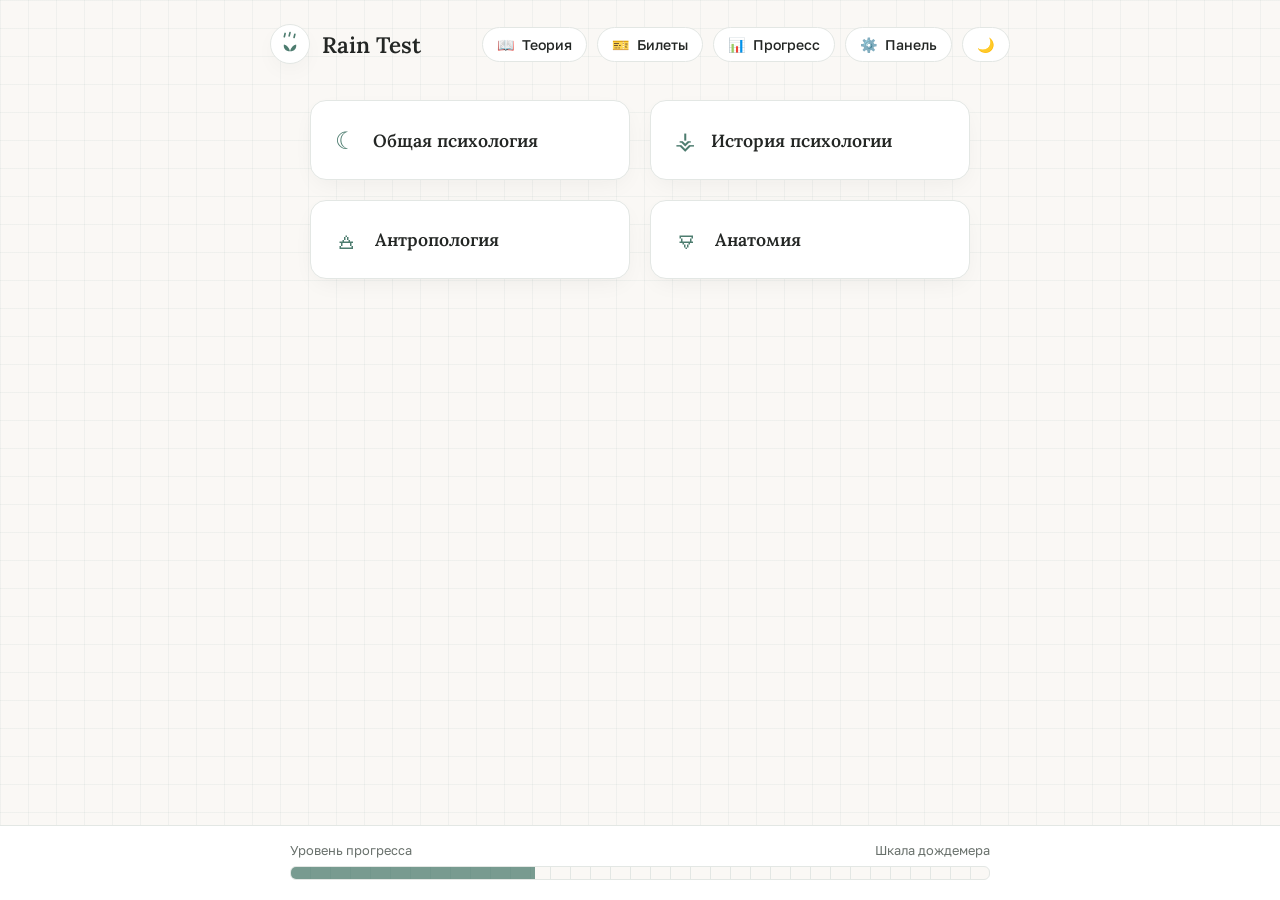
==== commit 65511525: "Add files via upload" ====
--- a/index.html
+++ b/index.html
@@ -3,118 +3,57 @@
 <head>
   <meta charset="UTF-8">
   <meta name="viewport" content="width=device-width, initial-scale=1.0">
-  <title>Rain Test — Тренажер</title>
-  <link rel="preconnect" href="https://fonts.googleapis.com">
-  <link rel="preconnect" href="https://fonts.gstatic.com" crossorigin>
-  <link href="https://fonts.googleapis.com/css2?family=Golos+Text:wght@400;500;600&family=Manrope:wght@600;700&display=swap" rel="stylesheet">
+  <title>Rain Test — Конспект-тренажер</title>
   <link rel="stylesheet" href="style.css">
 </head>
 <body>
-
   <header>
     <a href="index.html" class="logo">
-      <!-- Логотип: Лотос на листе под дождем -->
-      <svg viewBox="0 0 100 100" xmlns="http://www.w3.org/2000/svg">
-        <defs>
-          <linearGradient id="leafGrad" x1="0%" y1="0%" x2="100%" y2="100%">
-            <stop offset="0%" stop-color="var(--accent)" stop-opacity="0.8"/>
-            <stop offset="100%" stop-color="var(--accent)" stop-opacity="0.2"/>
-          </linearGradient>
-        </defs>
-        <path d="M 50 85 C 20 85, 10 55, 30 40 C 45 28, 55 28, 70 40 C 90 55, 80 85, 50 85 Z" fill="url(#leafGrad)" />
-        <path d="M 50 85 C 40 70, 45 55, 50 50 C 55 55, 60 70, 50 85 Z" fill="var(--lotus-petal)" opacity="0.9"/>
-        <path d="M 50 85 C 30 75, 25 60, 35 50 C 45 60, 45 75, 50 85 Z" fill="var(--lotus-petal)" opacity="0.7"/>
-        <path d="M 50 85 C 70 75, 75 60, 65 50 C 55 60, 55 75, 50 85 Z" fill="var(--lotus-petal)" opacity="0.7"/>
-        <!-- Капли -->
-        <circle class="logo-drop-1" cx="35" cy="25" r="2" fill="var(--accent)"/>
-        <circle class="logo-drop-2" cx="65" cy="20" r="2" fill="var(--accent)"/>
-        <circle class="logo-drop-3" cx="50" cy="15" r="2" fill="var(--accent)"/>
-      </svg>
+      <div class="logo-frame">
+        <svg width="26" height="26" viewBox="0 0 32 32" fill="none">
+          <line x1="10" y1="3" x2="9" y2="7" stroke="var(--accent)" stroke-width="2" stroke-linecap="round"/>
+          <line x1="16" y1="2" x2="15" y2="6" stroke="var(--accent)" stroke-width="2" stroke-linecap="round"/>
+          <line x1="22" y1="4" x2="21" y2="8" stroke="var(--accent)" stroke-width="2" stroke-linecap="round"/>
+          <path d="M16 25C10.5 25 7.5 21 8.5 16.5C12 17.5 15 20 16 25Z" fill="var(--lotus-leaf)"/>
+          <path d="M16 25C21.5 25 24.5 21 23.5 16.5C20 17.5 17 20 16 25Z" fill="var(--lotus-leaf)"/>
+        </svg>
+      </div>
       <span>Rain Test</span>
     </a>
-
     <div class="controls">
       <button class="icon-btn" onclick="window.location.href='theory.html'">📖 <span class="btn-label">Теория</span></button>
       <button class="icon-btn" onclick="window.location.href='tickets.html'">🎫 <span class="btn-label">Билеты</span></button>
       <button class="icon-btn" onclick="window.location.href='progress.html'">📊 <span class="btn-label">Прогресс</span></button>
       <button class="icon-btn" onclick="window.location.href='admin.html'">⚙️ <span class="btn-label">Панель</span></button>
-      <button class="icon-btn" id="themeToggle" aria-label="Переключить тему">
-        <span id="themeIcon">🌙</span>
-      </button>
+      <button class="icon-btn" id="themeToggle"><span id="themeIcon">🌙</span></button>
     </div>
   </header>
 
   <main>
     <div class="grid">
-      <a href="subject.html?id=obshaya" class="card">
-        <span class="card-icon">☾</span>
-        <span>Общая психология</span>
-      </a>
-      <a href="subject.html?id=istoriya" class="card">
-        <span class="card-icon">⚶</span>
-        <span>История психологии</span>
-      </a>
-      <a href="subject.html?id=antropologiya" class="card">
-        <span class="card-icon">🜁</span>
-        <span>Антропология</span>
-      </a>
-      <a href="subject.html?id=anatomiya" class="card">
-        <span class="card-icon">🜃</span>
-        <span>Анатомия</span>
-      </a>
+      <a href="subject.html?id=obshaya" class="card"><span class="card-icon">☾</span><span>Общая психология</span></a>
+      <a href="subject.html?id=istoriya" class="card"><span class="card-icon">⚶</span><span>История психологии</span></a>
+      <a href="subject.html?id=antropologiya" class="card"><span class="card-icon">🜁</span><span>Антропология</span></a>
+      <a href="subject.html?id=anatomiya" class="card"><span class="card-icon">🜃</span><span>Анатомия</span></a>
     </div>
   </main>
 
-  <!-- Низ сайта с волнами -->
-  <footer class="pond-footer" id="pondFooter">
-    <svg class="pond-waves" viewBox="0 0 1440 90" preserveAspectRatio="none" xmlns="http://www.w3.org/2000/svg">
-      <path d="M0,40 C320,90 480,0 720,40 C960,80 1120,0 1440,40 L1440,90 L0,90 Z" fill="var(--water-surface)"/>
-      <circle cx="300" cy="45" r="2" class="ripple-circle"/>
-      <circle cx="800" cy="35" r="2" class="ripple-circle ripple-delay"/>
-      <circle cx="1200" cy="50" r="2" class="ripple-circle"/>
-    </svg>
-    <div class="pond-base">
-      <span class="pond-hint">✦ Кликни по воде, чтобы пустить круги</span>
+  <footer class="gauge-footer">
+    <div class="gauge-container">
+      <div class="gauge-header"><span>Уровень прогресса</span><span>Шкала дождемера</span></div>
+      <div class="gauge-ruler"><div class="gauge-water" style="width: 35%;"></div></div>
     </div>
   </footer>
 
   <script>
     const themeToggle = document.getElementById('themeToggle');
     const themeIcon = document.getElementById('themeIcon');
-    if (localStorage.getItem('theme') === 'dark') {
-      document.documentElement.setAttribute('data-theme', 'dark');
-      themeIcon.textContent = '☀️';
-    }
+    if (localStorage.getItem('theme') === 'dark') { document.documentElement.setAttribute('data-theme', 'dark'); themeIcon.textContent = '☀️'; }
     themeToggle.onclick = () => {
       const isDark = document.documentElement.getAttribute('data-theme') === 'dark';
-      if (isDark) {
-        document.documentElement.removeAttribute('data-theme');
-        localStorage.setItem('theme', 'light');
-        themeIcon.textContent = '🌙';
-      } else {
-        document.documentElement.setAttribute('data-theme', 'dark');
-        localStorage.setItem('theme', 'dark');
-        themeIcon.textContent = '☀️';
-      }
+      if (isDark) { document.documentElement.removeAttribute('data-theme'); localStorage.setItem('theme', 'light'); themeIcon.textContent = '🌙'; } 
+      else { document.documentElement.setAttribute('data-theme', 'dark'); localStorage.setItem('theme', 'dark'); themeIcon.textContent = '☀️'; }
     };
-
-    // Эффект клика по воде
-    const footer = document.getElementById('pondFooter');
-    footer.addEventListener('click', (e) => {
-      const rect = footer.getBoundingClientRect();
-      const x = e.clientX - rect.left;
-      const y = e.clientY - rect.top;
-      
-      const ripple = document.createElement('div');
-      ripple.className = 'click-ripple';
-      ripple.style.left = x + 'px';
-      ripple.style.top = y + 'px';
-      ripple.style.width = '100px';
-      ripple.style.height = '100px';
-      footer.appendChild(ripple);
-      
-      setTimeout(() => ripple.remove(), 1200);
-    });
   </script>
 </body>
 </html>
--- a/style.css
+++ b/style.css
@@ -1,183 +1,184 @@
+@import url('https://fonts.googleapis.com/css2?family=Golos+Text:wght@400;500;600&family=Lora:ital,wght@0,600;1,500&display=swap');
+
 :root {
-  --bg-main: #F2F7F5;
+  --bg-main: #FAF8F5;
+  --grid-line: rgba(77, 124, 111, 0.06);
   --bg-card: #FFFFFF;
-  --bg-hover: #E6F0EC;
-  --text-primary: #142622;
-  --text-secondary: #526B65;
-  --border-color: #D5E3DF;
-  --accent: #0D9488;
-  --accent-hover: #0F766E;
-  --accent-soft: rgba(13, 148, 136, 0.12);
-  --lotus-petal: #E11D48;
-  --water-surface: #DCEBE6;
-  --success: #059669;
-  --success-bg: rgba(5, 150, 105, 0.12);
-  --error: #E11D48;
-  --error-bg: rgba(225, 29, 72, 0.1);
-  --shadow: 0 12px 28px -6px rgba(20, 38, 34, 0.06);
+  --bg-hover: #F2F5F3;
+  --text-primary: #232624;
+  --text-secondary: #68706B;
+  --border-color: #E3E7E4;
+  --accent: #4D7C6F;         
+  --accent-hover: #3B6358;
+  --accent-soft: rgba(77, 124, 111, 0.11);
+  --lotus-petal: #D97757;    
+  --lotus-leaf: #4D7C6F;
+  --success: #3E8E68;
+  --success-bg: rgba(62, 142, 104, 0.12);
+  --error: #C84B4B;
+  --error-bg: rgba(200, 75, 75, 0.11);
+  --shadow: 0 8px 24px -6px rgba(35, 38, 36, 0.06);
 }
 
 [data-theme="dark"] {
-  --bg-main: #0B1312;
-  --bg-card: #121F1D;
-  --bg-hover: #1A2C29;
-  --text-primary: #E6F2EF;
-  --text-secondary: #86A39D;
-  --border-color: #213633;
-  --accent: #2DD4BF;
-  --accent-hover: #5EEAD4;
-  --accent-soft: rgba(45, 212, 191, 0.15);
-  --lotus-petal: #FB7185;
-  --water-surface: #070D0C;
-  --success: #34D399;
-  --success-bg: rgba(52, 211, 153, 0.15);
-  --error: #FB7185;
-  --error-bg: rgba(251, 113, 133, 0.15);
-  --shadow: 0 14px 32px -6px rgba(0, 0, 0, 0.45);
+  --bg-main: #161817;
+  --grid-line: rgba(134, 185, 169, 0.04);
+  --bg-card: #1F2220;
+  --bg-hover: #282C2A;
+  --text-primary: #ECEEEB;
+  --text-secondary: #969E99;
+  --border-color: #2E3330;
+  --accent: #7EB5A6;         
+  --accent-hover: #98C9BC;
+  --accent-soft: rgba(126, 181, 166, 0.14);
+  --lotus-petal: #E89276;
+  --lotus-leaf: #7EB5A6;
+  --success: #68B991;
+  --success-bg: rgba(104, 185, 145, 0.15);
+  --error: #E07A7A;
+  --error-bg: rgba(224, 122, 122, 0.15);
+  --shadow: 0 12px 28px -6px rgba(0, 0, 0, 0.45);
 }
 
 * { box-sizing: border-box; margin: 0; padding: 0; }
+svg { max-width: 100%; height: auto; }
 
 body {
   font-family: 'Golos Text', sans-serif;
   background-color: var(--bg-main);
+  background-image: 
+    linear-gradient(to right, var(--grid-line) 1px, transparent 1px),
+    linear-gradient(to bottom, var(--grid-line) 1px, transparent 1px);
+  background-size: 28px 28px;
   color: var(--text-primary);
   transition: background-color 0.35s, color 0.35s;
   min-height: 100vh;
   display: flex;
   flex-direction: column;
-  overflow-x: hidden;
 }
 
 header {
-  max-width: 820px; width: 100%; margin: 0 auto; padding: 22px 20px;
+  max-width: 780px; width: 100%; margin: 0 auto; padding: 24px 20px;
   display: flex; justify-content: space-between; align-items: center;
 }
 
 .logo {
-  font-family: 'Manrope', sans-serif; font-weight: 700; font-size: 1.35rem;
+  font-family: 'Lora', serif; font-weight: 600; font-size: 1.4rem;
   display: flex; align-items: center; gap: 12px; color: var(--text-primary); text-decoration: none;
 }
-.logo svg { width: 40px; height: 40px; flex-shrink: 0; }
 
-.controls { display: flex; gap: 10px; align-items: center; flex-wrap: wrap; }
+.logo-frame {
+  width: 40px; height: 40px; border-radius: 50%; background: var(--bg-card);
+  border: 1px solid var(--border-color); display: flex; align-items: center; justify-content: center;
+  box-shadow: var(--shadow); flex-shrink: 0;
+}
+
+.controls { display: flex; gap: 10px; align-items: center; }
 
 .icon-btn {
   background: var(--bg-card); border: 1px solid var(--border-color); color: var(--text-primary);
-  padding: 8px 14px; border-radius: 12px; cursor: pointer; font-family: inherit; font-size: 0.9rem;
-  font-weight: 500; display: flex; align-items: center; gap: 8px; transition: 0.2s;
+  padding: 8px 14px; border-radius: 99px; cursor: pointer; font-family: inherit;
+  font-size: 0.88rem; font-weight: 500; display: flex; align-items: center; gap: 7px; transition: 0.2s;
 }
 .icon-btn:hover { background: var(--bg-hover); border-color: var(--accent); }
 .icon-btn.active { background: var(--accent-soft); border-color: var(--accent); color: var(--accent); }
 
-main { max-width: 720px; width: 100%; margin: 16px auto 40px; padding: 0 20px; flex: 1; z-index: 2; }
+main { max-width: 700px; width: 100%; margin: 12px auto 40px; padding: 0 20px; flex: 1; }
 
-/* Сетка */
+.quiz-sheet {
+  background: var(--bg-card); border: 1px solid var(--border-color); border-radius: 18px;
+  padding: 36px; box-shadow: var(--shadow); position: relative; margin-bottom: 20px;
+}
+
+.bookmark-ribbon {
+  position: absolute; top: -1px; right: 32px; width: 24px; height: 32px;
+  background: var(--accent); clip-path: polygon(0 0, 100% 0, 100% 100%, 50% 78%, 0 100%);
+}
+
+.meta-row { display: flex; align-items: center; gap: 12px; margin-bottom: 18px; font-size: 0.85rem; color: var(--text-secondary); }
+.subject-pill { background: var(--accent-soft); color: var(--accent); font-weight: 600; padding: 4px 12px; border-radius: 6px; }
+
+.question-text { font-family: 'Lora', serif; font-size: 1.38rem; line-height: 1.5; margin-bottom: 28px; font-weight: 600; }
+
+.options-list { display: flex; flex-direction: column; gap: 12px; }
+.option-btn {
+  width: 100%; text-align: left; background: transparent; border: 1px solid var(--border-color);
+  color: var(--text-primary); padding: 15px 18px; border-radius: 12px; font-family: inherit;
+  font-size: 0.98rem; cursor: pointer; display: flex; align-items: center; gap: 14px; transition: 0.2s;
+}
+.option-btn:hover:not(:disabled) { background: var(--bg-hover); border-color: var(--accent); }
+.option-num { font-family: 'Lora', serif; font-style: italic; font-weight: 600; color: var(--accent); width: 24px; flex-shrink: 0; }
+.option-btn.correct { border-color: var(--success); background: var(--success-bg); }
+.option-btn.wrong { border-color: var(--error); background: var(--error-bg); }
+
+.explanation {
+  margin-top: 24px; padding: 16px 20px; background: var(--bg-main);
+  border-radius: 12px; border-left: 3px solid var(--accent); display: none;
+}
+.explanation.show { display: block; animation: fadeIn 0.3s; }
+.explanation-title { font-weight: 600; font-size: 0.9rem; margin-bottom: 4px; color: var(--accent); }
+.explanation-text { font-size: 0.92rem; line-height: 1.55; color: var(--text-secondary); }
+
+/* Формы */
+input[type="text"], input[type="email"], input[type="password"], textarea, select {
+  width: 100%; padding: 12px 16px; border-radius: 10px; border: 1px solid var(--border-color);
+  background: var(--bg-main); color: var(--text-primary); font-family: inherit; font-size: 1rem;
+  outline: none; transition: 0.2s; margin-bottom: 12px;
+}
+input:focus, textarea:focus, select:focus { border-color: var(--accent); }
+
+.btn-primary {
+  background: var(--accent); color: #FFF; border: none; padding: 12px 24px;
+  border-radius: 10px; font-family: inherit; font-size: 0.95rem; font-weight: 500;
+  cursor: pointer; transition: 0.2s;
+}
+.btn-primary:hover { background: var(--accent-hover); }
+[data-theme="dark"] .btn-primary { color: #161817; font-weight: 600; }
+
+.btn-secondary {
+  background: var(--bg-main); color: var(--text-primary); border: 1px solid var(--border-color);
+  padding: 12px 24px; border-radius: 10px; font-family: inherit; font-size: 0.95rem; font-weight: 500;
+  cursor: pointer; transition: 0.2s;
+}
+.btn-secondary:hover { background: var(--bg-hover); }
+
+/* Сетка дисциплин */
 .grid { display: grid; grid-template-columns: repeat(auto-fill, minmax(280px, 1fr)); gap: 20px; }
-
 .card {
-  background: var(--bg-card); border: 1px solid var(--border-color); border-radius: 22px;
+  background: var(--bg-card); border: 1px solid var(--border-color); border-radius: 16px;
   padding: 24px; text-decoration: none; color: inherit; box-shadow: var(--shadow); transition: 0.2s;
-  display: flex; align-items: center; gap: 16px; cursor: pointer;
+  display: flex; align-items: center; gap: 16px;
 }
 .card:hover { transform: translateY(-2px); border-color: var(--accent); }
 .card-icon { font-size: 24px; color: var(--accent); }
-.card span:last-child { font-weight: 600; font-size: 1.1rem; }
+.card span:last-child { font-weight: 600; font-size: 1.1rem; font-family: 'Lora', serif; }
 
-.quiz-card {
-  background: var(--bg-card); border: 1px solid var(--border-color); border-radius: 22px;
-  padding: 32px; box-shadow: var(--shadow); margin-bottom: 20px;
+/* Рейтинг/Прогресс */
+.progress-card {
+  background: var(--bg-card); border: 1px solid var(--border-color); border-radius: 16px;
+  padding: 24px; box-shadow: var(--shadow); margin-bottom: 16px;
 }
-.subject-tag {
-  display: inline-block; background: var(--accent-soft); color: var(--accent);
-  font-size: 0.8rem; font-weight: 600; padding: 5px 12px; border-radius: 8px; margin-bottom: 16px;
+.progress-title { font-family: 'Lora', serif; font-weight: 600; font-size: 1.2rem; margin-bottom: 12px; }
+.progress-text { display: flex; justify-content: space-between; font-size: 0.9rem; color: var(--text-secondary); margin-bottom: 8px; }
+
+/* ===== НИЖНИЙ КОЛОНТИТУЛ: Дождемер ===== */
+.gauge-footer {
+  margin-top: auto; background: var(--bg-card); border-top: 1px solid var(--border-color);
+  padding: 16px 20px 20px;
 }
-.question-text { font-family: 'Manrope', sans-serif; font-size: 1.28rem; line-height: 1.45; margin-bottom: 24px; }
+.gauge-container { max-width: 700px; margin: 0 auto; }
+.gauge-header { display: flex; justify-content: space-between; font-size: 0.8rem; color: var(--text-secondary); margin-bottom: 8px; }
+.gauge-ruler {
+  height: 14px; background: var(--bg-main); border: 1px solid var(--border-color);
+  border-radius: 6px; position: relative; overflow: hidden;
+  background-image: repeating-linear-gradient(to right, transparent, transparent 19px, var(--border-color) 19px, var(--border-color) 20px);
+}
+.gauge-water { height: 100%; width: 35%; background: var(--accent); opacity: 0.75; transition: width 0.5s ease; }
 
-.options-list { display: flex; flex-direction: column; gap: 12px; }
-.option-btn {
-  width: 100%; text-align: left; background: transparent; border: 1.5px solid var(--border-color);
-  color: var(--text-primary); padding: 15px 18px; border-radius: 14px; font-family: inherit;
-  font-size: 1rem; cursor: pointer; display: flex; align-items: center; gap: 14px; transition: 0.2s;
-}
-.option-btn:hover:not(:disabled) { background: var(--bg-hover); border-color: var(--accent); }
-.option-letter {
-  width: 28px; height: 28px; border-radius: 8px; background: var(--bg-main);
-  display: flex; align-items: center; justify-content: center; font-weight: 600; font-size: 0.85rem;
-  color: var(--text-secondary); flex-shrink: 0;
-}
-.option-btn.correct { border-color: var(--success); background: var(--success-bg); }
-.option-btn.correct .option-letter { background: var(--success); color: #fff; }
-.option-btn.wrong { border-color: var(--error); background: var(--error-bg); }
-.option-btn.wrong .option-letter { background: var(--error); color: #fff; }
-
-.explanation {
-  margin-top: 22px; padding: 18px 20px; background: var(--bg-main);
-  border-radius: 14px; border-left: 4px solid var(--accent); display: none;
-}
-.explanation.show { display: block; animation: fadeIn 0.3s ease; }
-.explanation-title { font-weight: 600; font-size: 0.95rem; margin-bottom: 6px; color: var(--accent); }
-.explanation-text { font-size: 0.92rem; line-height: 1.5; color: var(--text-secondary); }
-
-textarea, input[type="text"], input[type="email"], input[type="password"], select {
-  width: 100%; padding: 15px 18px; border-radius: 12px; border: 1.5px solid var(--border-color);
-  background: var(--bg-main); color: var(--text-primary); font-family: inherit; font-size: 1rem;
-  resize: vertical; outline: none; transition: 0.2s; margin-bottom: 12px;
-}
-textarea:focus, input:focus, select:focus { border-color: var(--accent); }
-
-.btn-primary {
-  background: var(--accent); color: #FFFFFF; border: none; padding: 12px 24px;
-  border-radius: 12px; font-family: inherit; font-size: 1rem; font-weight: 600; cursor: pointer; transition: 0.2s;
-}
-[data-theme="dark"] .btn-primary { color: #0B1312; }
-.btn-primary:hover { background: var(--accent-hover); }
-
-.btn-secondary {
-  background: var(--bg-main); color: var(--text-primary); border: 1px solid var(--border-color);
-  padding: 12px 24px; border-radius: 12px; font-family: inherit; font-size: 1rem; font-weight: 600; cursor: pointer;
-}
-.btn-secondary:hover { background: var(--bg-hover); }
-
-/* =========================================================
-   НЕОБЫЧНЫЙ НИЗ САЙТА: Пруд с кругами на воде
-   ========================================================= */
-.pond-footer { position: relative; width: 100%; margin-top: auto; padding-top: 40px; overflow: hidden; cursor: pointer; }
-.pond-waves { display: block; width: 100%; height: 90px; }
-.pond-base {
-  background-color: var(--water-surface); padding: 12px 20px 24px; text-align: center;
-  color: var(--text-secondary); font-size: 0.85rem; transition: background-color 0.35s;
-}
-.pond-hint { display: inline-flex; align-items: center; gap: 6px; opacity: 0.8; }
-
-.ripple-circle {
-  fill: none; stroke: var(--accent); stroke-width: 1.5; transform-origin: center;
-  animation: rippleExpand 4s infinite ease-out;
-}
-.ripple-delay { animation-delay: 2s; }
-
-@keyframes rippleExpand {
-  0% { r: 2px; opacity: 0.75; stroke-width: 2; }
-  100% { r: 42px; opacity: 0; stroke-width: 0.5; }
-}
-
-.click-ripple {
-  position: absolute; border-radius: 50%; border: 2px solid var(--accent);
-  pointer-events: none; transform: translate(-50%, -50%) scale(0);
-  animation: clickWave 1.2s ease-out forwards;
-}
-
-@keyframes clickWave {
-  to { transform: translate(-50%, -50%) scale(1); opacity: 0; }
-}
-
-@keyframes fadeIn {
-  from { opacity: 0; transform: translateY(6px); }
-  to { opacity: 1; transform: translateY(0); }
-}
+@keyframes fadeIn { from { opacity: 0; transform: translateY(5px); } to { opacity: 1; transform: translateY(0); } }
 
 @media (max-width: 600px) {
-  .quiz-card { padding: 22px; }
-  .question-text { font-size: 1.15rem; }
+  .quiz-sheet { padding: 24px 20px; }
+  .question-text { font-size: 1.2rem; }
   .btn-label { display: none; }
 }
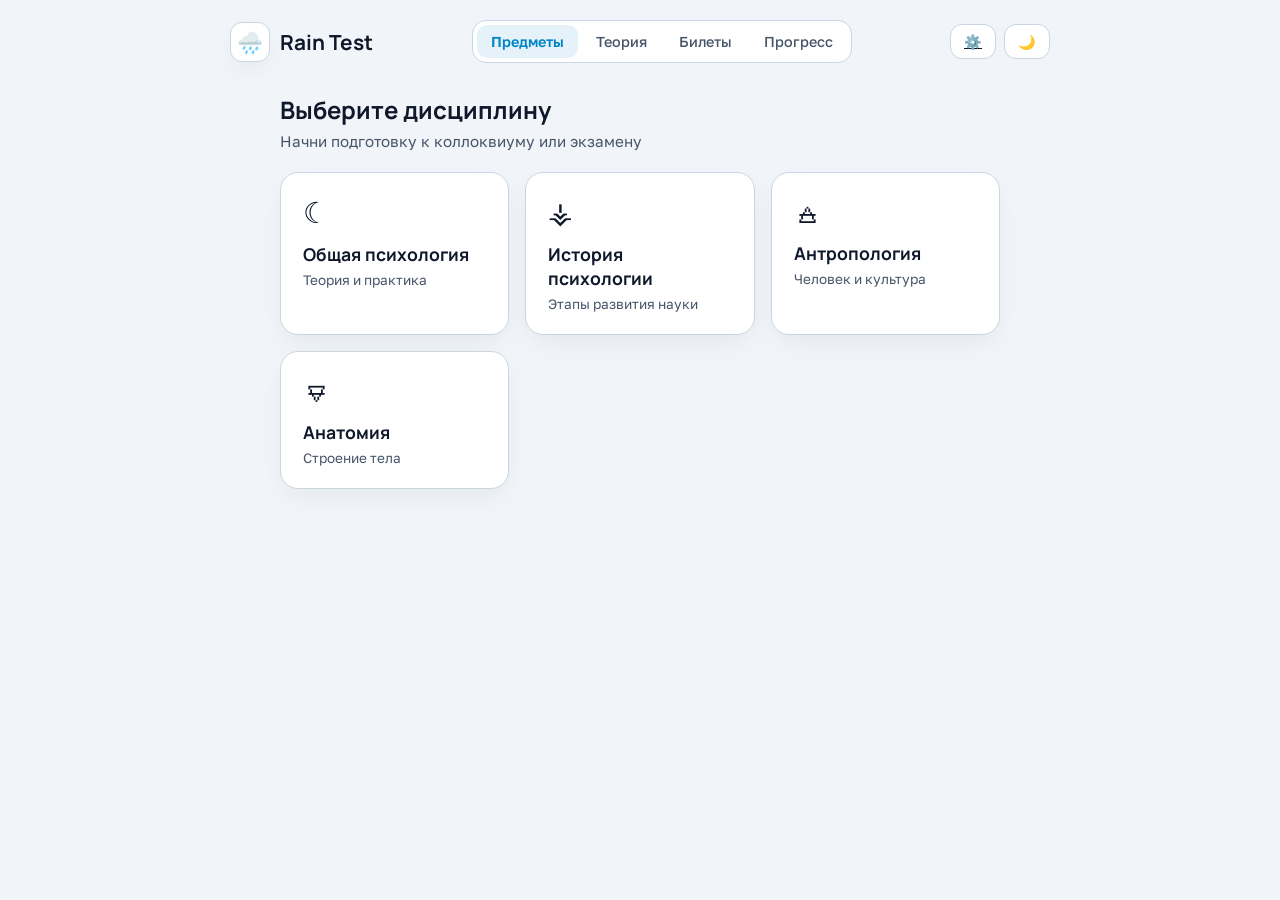
==== commit a12c44b3: "Add files via upload" ====
--- a/index.html
+++ b/index.html
@@ -3,56 +3,74 @@
 <head>
   <meta charset="UTF-8">
   <meta name="viewport" content="width=device-width, initial-scale=1.0">
-  <title>Rain Test — Конспект-тренажер</title>
+  <title>Rain Test — Тренажер</title>
+  <link href="https://fonts.googleapis.com/css2?family=Golos+Text:wght@400;500;600&family=Manrope:wght@600;700&display=swap" rel="stylesheet">
   <link rel="stylesheet" href="style.css">
 </head>
 <body>
   <header>
     <a href="index.html" class="logo">
-      <div class="logo-frame">
-        <svg width="26" height="26" viewBox="0 0 32 32" fill="none">
-          <line x1="10" y1="3" x2="9" y2="7" stroke="var(--accent)" stroke-width="2" stroke-linecap="round"/>
-          <line x1="16" y1="2" x2="15" y2="6" stroke="var(--accent)" stroke-width="2" stroke-linecap="round"/>
-          <line x1="22" y1="4" x2="21" y2="8" stroke="var(--accent)" stroke-width="2" stroke-linecap="round"/>
-          <path d="M16 25C10.5 25 7.5 21 8.5 16.5C12 17.5 15 20 16 25Z" fill="var(--lotus-leaf)"/>
-          <path d="M16 25C21.5 25 24.5 21 23.5 16.5C20 17.5 17 20 16 25Z" fill="var(--lotus-leaf)"/>
-        </svg>
-      </div>
+      <div class="logo-box">🌧️</div>
       <span>Rain Test</span>
     </a>
+    <div class="nav-tabs">
+      <a href="index.html" class="nav-tab active">Предметы</a>
+      <a href="theory.html" class="nav-tab">Теория</a>
+      <a href="tickets.html" class="nav-tab">Билеты</a>
+      <a href="progress.html" class="nav-tab">Прогресс</a>
+    </div>
     <div class="controls">
-      <button class="icon-btn" onclick="window.location.href='theory.html'">📖 <span class="btn-label">Теория</span></button>
-      <button class="icon-btn" onclick="window.location.href='tickets.html'">🎫 <span class="btn-label">Билеты</span></button>
-      <button class="icon-btn" onclick="window.location.href='progress.html'">📊 <span class="btn-label">Прогресс</span></button>
-      <button class="icon-btn" onclick="window.location.href='admin.html'">⚙️ <span class="btn-label">Панель</span></button>
+      <a href="admin.html" class="icon-btn">⚙️</a>
       <button class="icon-btn" id="themeToggle"><span id="themeIcon">🌙</span></button>
     </div>
   </header>
 
   <main>
-    <div class="grid">
-      <a href="subject.html?id=obshaya" class="card"><span class="card-icon">☾</span><span>Общая психология</span></a>
-      <a href="subject.html?id=istoriya" class="card"><span class="card-icon">⚶</span><span>История психологии</span></a>
-      <a href="subject.html?id=antropologiya" class="card"><span class="card-icon">🜁</span><span>Антропология</span></a>
-      <a href="subject.html?id=anatomiya" class="card"><span class="card-icon">🜃</span><span>Анатомия</span></a>
+    <h1 class="section-title">Выберите дисциплину</h1>
+    <p class="section-subtitle">Начни подготовку к коллоквиуму или экзамену</p>
+    
+    <div class="subjects-grid">
+      <a href="subject.html?id=obshaya" class="subject-card">
+        <span class="subject-icon">☾</span>
+        <div class="subject-name">Общая психология</div>
+        <div class="subject-meta">Теория и практика</div>
+      </a>
+      <a href="subject.html?id=istoriya" class="subject-card">
+        <span class="subject-icon">⚶</span>
+        <div class="subject-name">История психологии</div>
+        <div class="subject-meta">Этапы развития науки</div>
+      </a>
+      <a href="subject.html?id=antropologiya" class="subject-card">
+        <span class="subject-icon">🜁</span>
+        <div class="subject-name">Антропология</div>
+        <div class="subject-meta">Человек и культура</div>
+      </a>
+      <a href="subject.html?id=anatomiya" class="subject-card">
+        <span class="subject-icon">🜃</span>
+        <div class="subject-name">Анатомия</div>
+        <div class="subject-meta">Строение тела</div>
+      </a>
     </div>
   </main>
-
-  <footer class="gauge-footer">
-    <div class="gauge-container">
-      <div class="gauge-header"><span>Уровень прогресса</span><span>Шкала дождемера</span></div>
-      <div class="gauge-ruler"><div class="gauge-water" style="width: 35%;"></div></div>
-    </div>
-  </footer>
 
   <script>
     const themeToggle = document.getElementById('themeToggle');
     const themeIcon = document.getElementById('themeIcon');
-    if (localStorage.getItem('theme') === 'dark') { document.documentElement.setAttribute('data-theme', 'dark'); themeIcon.textContent = '☀️'; }
+    if (localStorage.getItem('theme') === 'dark') {
+      document.documentElement.setAttribute('data-theme', 'dark');
+      themeIcon.textContent = '☀️';
+    }
     themeToggle.onclick = () => {
       const isDark = document.documentElement.getAttribute('data-theme') === 'dark';
-      if (isDark) { document.documentElement.removeAttribute('data-theme'); localStorage.setItem('theme', 'light'); themeIcon.textContent = '🌙'; } 
-      else { document.documentElement.setAttribute('data-theme', 'dark'); localStorage.setItem('theme', 'dark'); themeIcon.textContent = '☀️'; }
+      if (isDark) {
+        document.documentElement.removeAttribute('data-theme');
+        localStorage.setItem('theme', 'light');
+        themeIcon.textContent = '🌙';
+      } else {
+        document.documentElement.setAttribute('data-theme', 'dark');
+        localStorage.setItem('theme', 'dark');
+        themeIcon.textContent = '☀️';
+      }
     };
   </script>
 </body>
--- a/style.css
+++ b/style.css
@@ -1,184 +1,175 @@
-@import url('https://fonts.googleapis.com/css2?family=Golos+Text:wght@400;500;600&family=Lora:ital,wght@0,600;1,500&display=swap');
-
 :root {
-  --bg-main: #FAF8F5;
-  --grid-line: rgba(77, 124, 111, 0.06);
+  --bg-main: #F1F5F9;
   --bg-card: #FFFFFF;
-  --bg-hover: #F2F5F3;
-  --text-primary: #232624;
-  --text-secondary: #68706B;
-  --border-color: #E3E7E4;
-  --accent: #4D7C6F;         
-  --accent-hover: #3B6358;
-  --accent-soft: rgba(77, 124, 111, 0.11);
-  --lotus-petal: #D97757;    
-  --lotus-leaf: #4D7C6F;
-  --success: #3E8E68;
-  --success-bg: rgba(62, 142, 104, 0.12);
-  --error: #C84B4B;
-  --error-bg: rgba(200, 75, 75, 0.11);
-  --shadow: 0 8px 24px -6px rgba(35, 38, 36, 0.06);
+  --bg-hover: #E8F0F8;
+  --text-primary: #0F172A;
+  --text-secondary: #475569;
+  --border-color: #CBD5E1;
+  --accent: #0284C7;
+  --accent-secondary: #7C3AED;
+  --accent-hover: #0369A1;
+  --accent-soft: rgba(2, 132, 199, 0.1);
+  --success: #059669;
+  --success-bg: rgba(5, 150, 105, 0.12);
+  --error: #E11D48;
+  --error-bg: rgba(225, 29, 72, 0.11);
+  --shadow: 0 10px 28px -6px rgba(15, 23, 42, 0.07);
 }
 
 [data-theme="dark"] {
-  --bg-main: #161817;
-  --grid-line: rgba(134, 185, 169, 0.04);
-  --bg-card: #1F2220;
-  --bg-hover: #282C2A;
-  --text-primary: #ECEEEB;
-  --text-secondary: #969E99;
-  --border-color: #2E3330;
-  --accent: #7EB5A6;         
-  --accent-hover: #98C9BC;
-  --accent-soft: rgba(126, 181, 166, 0.14);
-  --lotus-petal: #E89276;
-  --lotus-leaf: #7EB5A6;
-  --success: #68B991;
-  --success-bg: rgba(104, 185, 145, 0.15);
-  --error: #E07A7A;
-  --error-bg: rgba(224, 122, 122, 0.15);
-  --shadow: 0 12px 28px -6px rgba(0, 0, 0, 0.45);
+  --bg-main: #0B0E14;
+  --bg-card: #131822;
+  --bg-hover: #1C2331;
+  --text-primary: #F8FAFC;
+  --text-secondary: #94A3B8;
+  --border-color: #232D3F;
+  --accent: #38BDF8;
+  --accent-secondary: #A78BFA;
+  --accent-hover: #7DD3FC;
+  --accent-soft: rgba(56, 189, 248, 0.14);
+  --success: #34D399;
+  --success-bg: rgba(52, 211, 153, 0.15);
+  --error: #FB7185;
+  --error-bg: rgba(251, 113, 133, 0.15);
+  --shadow: 0 14px 34px -6px rgba(0, 0, 0, 0.55);
 }
 
 * { box-sizing: border-box; margin: 0; padding: 0; }
-svg { max-width: 100%; height: auto; }
+svg { max-width: 100%; flex-shrink: 0; }
 
 body {
   font-family: 'Golos Text', sans-serif;
   background-color: var(--bg-main);
-  background-image: 
-    linear-gradient(to right, var(--grid-line) 1px, transparent 1px),
-    linear-gradient(to bottom, var(--grid-line) 1px, transparent 1px);
-  background-size: 28px 28px;
   color: var(--text-primary);
-  transition: background-color 0.35s, color 0.35s;
+  transition: background-color 0.3s, color 0.3s;
   min-height: 100vh;
   display: flex;
   flex-direction: column;
 }
 
 header {
-  max-width: 780px; width: 100%; margin: 0 auto; padding: 24px 20px;
-  display: flex; justify-content: space-between; align-items: center;
+  max-width: 860px; width: 100%; margin: 0 auto; padding: 20px;
+  display: flex; justify-content: space-between; align-items: center; gap: 12px; flex-wrap: wrap;
 }
 
 .logo {
-  font-family: 'Lora', serif; font-weight: 600; font-size: 1.4rem;
-  display: flex; align-items: center; gap: 12px; color: var(--text-primary); text-decoration: none;
+  font-family: 'Manrope', sans-serif; font-weight: 700; font-size: 1.3rem;
+  display: flex; align-items: center; gap: 10px; color: var(--text-primary); text-decoration: none;
+}
+.logo-box {
+  width: 40px; height: 40px; border-radius: 12px; background: var(--bg-card);
+  border: 1px solid var(--border-color); display: flex; align-items: center;
+  justify-content: center; box-shadow: var(--shadow);
 }
 
-.logo-frame {
-  width: 40px; height: 40px; border-radius: 50%; background: var(--bg-card);
-  border: 1px solid var(--border-color); display: flex; align-items: center; justify-content: center;
-  box-shadow: var(--shadow); flex-shrink: 0;
+.nav-tabs {
+  display: flex; background: var(--bg-card); padding: 4px; border-radius: 14px;
+  border: 1px solid var(--border-color); gap: 4px; flex-wrap: wrap;
 }
+.nav-tab {
+  background: transparent; border: none; color: var(--text-secondary);
+  padding: 8px 14px; border-radius: 10px; font-family: inherit; font-size: 0.9rem;
+  font-weight: 500; cursor: pointer; transition: 0.2s; text-decoration: none;
+}
+.nav-tab:hover { color: var(--text-primary); }
+.nav-tab.active { background: var(--accent-soft); color: var(--accent); font-weight: 600; }
 
-.controls { display: flex; gap: 10px; align-items: center; }
-
+.controls { display: flex; gap: 8px; }
 .icon-btn {
   background: var(--bg-card); border: 1px solid var(--border-color); color: var(--text-primary);
-  padding: 8px 14px; border-radius: 99px; cursor: pointer; font-family: inherit;
-  font-size: 0.88rem; font-weight: 500; display: flex; align-items: center; gap: 7px; transition: 0.2s;
+  padding: 8px 13px; border-radius: 12px; cursor: pointer; font-family: inherit;
+  font-size: 0.88rem; font-weight: 500; display: flex; align-items: center; gap: 6px; transition: 0.2s;
 }
-.icon-btn:hover { background: var(--bg-hover); border-color: var(--accent); }
+.icon-btn:hover { border-color: var(--accent); background: var(--bg-hover); }
 .icon-btn.active { background: var(--accent-soft); border-color: var(--accent); color: var(--accent); }
 
-main { max-width: 700px; width: 100%; margin: 12px auto 40px; padding: 0 20px; flex: 1; }
+main { max-width: 760px; width: 100%; margin: 10px auto 36px; padding: 0 20px; flex: 1; }
 
-.quiz-sheet {
+.section-title { font-family: 'Manrope', sans-serif; font-size: 1.5rem; margin-bottom: 6px; }
+.section-subtitle { color: var(--text-secondary); font-size: 0.95rem; margin-bottom: 22px; }
+
+/* Сетка предметов */
+.subjects-grid { display: grid; grid-template-columns: repeat(auto-fit, minmax(220px, 1fr)); gap: 16px; }
+.subject-card {
   background: var(--bg-card); border: 1px solid var(--border-color); border-radius: 18px;
-  padding: 36px; box-shadow: var(--shadow); position: relative; margin-bottom: 20px;
+  padding: 22px; box-shadow: var(--shadow); cursor: pointer; transition: 0.2s;
+  text-align: left; text-decoration: none; color: inherit; display: block;
 }
+.subject-card:hover { transform: translateY(-3px); border-color: var(--accent); }
+.subject-icon { font-size: 1.8rem; margin-bottom: 12px; display: block; }
+.subject-name { font-family: 'Manrope', sans-serif; font-weight: 700; font-size: 1.1rem; margin-bottom: 6px; color: var(--text-primary); }
+.subject-meta { font-size: 0.85rem; color: var(--text-secondary); }
 
-.bookmark-ribbon {
-  position: absolute; top: -1px; right: 32px; width: 24px; height: 32px;
-  background: var(--accent); clip-path: polygon(0 0, 100% 0, 100% 100%, 50% 78%, 0 100%);
+/* Карточка вопроса */
+.quiz-card {
+  background: var(--bg-card); border: 1px solid var(--border-color); border-radius: 22px;
+  padding: 30px; box-shadow: var(--shadow); margin-bottom: 20px; position: relative;
 }
-
-.meta-row { display: flex; align-items: center; gap: 12px; margin-bottom: 18px; font-size: 0.85rem; color: var(--text-secondary); }
-.subject-pill { background: var(--accent-soft); color: var(--accent); font-weight: 600; padding: 4px 12px; border-radius: 6px; }
-
-.question-text { font-family: 'Lora', serif; font-size: 1.38rem; line-height: 1.5; margin-bottom: 28px; font-weight: 600; }
+.subject-tag {
+  display: inline-block; background: var(--accent-soft); color: var(--accent);
+  font-size: 0.8rem; font-weight: 600; padding: 5px 12px; border-radius: 8px; margin-bottom: 16px;
+}
+.question-text { font-family: 'Manrope', sans-serif; font-size: 1.25rem; line-height: 1.45; margin-bottom: 22px; }
 
 .options-list { display: flex; flex-direction: column; gap: 12px; }
 .option-btn {
-  width: 100%; text-align: left; background: transparent; border: 1px solid var(--border-color);
-  color: var(--text-primary); padding: 15px 18px; border-radius: 12px; font-family: inherit;
+  width: 100%; text-align: left; background: transparent; border: 1.5px solid var(--border-color);
+  color: var(--text-primary); padding: 15px 18px; border-radius: 14px; font-family: inherit;
   font-size: 0.98rem; cursor: pointer; display: flex; align-items: center; gap: 14px; transition: 0.2s;
 }
 .option-btn:hover:not(:disabled) { background: var(--bg-hover); border-color: var(--accent); }
-.option-num { font-family: 'Lora', serif; font-style: italic; font-weight: 600; color: var(--accent); width: 24px; flex-shrink: 0; }
+.option-letter {
+  width: 28px; height: 28px; border-radius: 8px; background: var(--bg-main);
+  display: flex; align-items: center; justify-content: center; font-weight: 600; font-size: 0.85rem;
+  color: var(--text-secondary); flex-shrink: 0;
+}
 .option-btn.correct { border-color: var(--success); background: var(--success-bg); }
+.option-btn.correct .option-letter { background: var(--success); color: #fff; }
 .option-btn.wrong { border-color: var(--error); background: var(--error-bg); }
+.option-btn.wrong .option-letter { background: var(--error); color: #fff; }
 
 .explanation {
-  margin-top: 24px; padding: 16px 20px; background: var(--bg-main);
-  border-radius: 12px; border-left: 3px solid var(--accent); display: none;
+  margin-top: 20px; padding: 16px 18px; background: var(--bg-main);
+  border-radius: 14px; border-left: 4px solid var(--accent); display: none;
 }
-.explanation.show { display: block; animation: fadeIn 0.3s; }
-.explanation-title { font-weight: 600; font-size: 0.9rem; margin-bottom: 4px; color: var(--accent); }
-.explanation-text { font-size: 0.92rem; line-height: 1.55; color: var(--text-secondary); }
+.explanation.show { display: block; }
+.explanation-title { font-weight: 600; font-size: 0.92rem; margin-bottom: 4px; color: var(--accent); }
+.explanation-text { font-size: 0.9rem; color: var(--text-secondary); }
 
-/* Формы */
-input[type="text"], input[type="email"], input[type="password"], textarea, select {
-  width: 100%; padding: 12px 16px; border-radius: 10px; border: 1px solid var(--border-color);
-  background: var(--bg-main); color: var(--text-primary); font-family: inherit; font-size: 1rem;
+/* Инпуты и кнопки */
+textarea, input[type="text"], input[type="email"], input[type="password"], select {
+  width: 100%; padding: 14px 16px; border-radius: 12px; border: 1.5px solid var(--border-color);
+  background: var(--bg-main); color: var(--text-primary); font-family: inherit; font-size: 0.95rem;
   outline: none; transition: 0.2s; margin-bottom: 12px;
 }
-input:focus, textarea:focus, select:focus { border-color: var(--accent); }
+textarea:focus, input:focus, select:focus { border-color: var(--accent); }
 
 .btn-primary {
   background: var(--accent); color: #FFF; border: none; padding: 12px 24px;
-  border-radius: 10px; font-family: inherit; font-size: 0.95rem; font-weight: 500;
+  border-radius: 12px; font-family: inherit; font-size: 0.95rem; font-weight: 600;
   cursor: pointer; transition: 0.2s;
 }
+[data-theme="dark"] .btn-primary { color: #0B0E14; }
 .btn-primary:hover { background: var(--accent-hover); }
-[data-theme="dark"] .btn-primary { color: #161817; font-weight: 600; }
 
 .btn-secondary {
   background: var(--bg-main); color: var(--text-primary); border: 1px solid var(--border-color);
-  padding: 12px 24px; border-radius: 10px; font-family: inherit; font-size: 0.95rem; font-weight: 500;
-  cursor: pointer; transition: 0.2s;
+  padding: 12px 24px; border-radius: 12px; font-family: inherit; font-size: 0.95rem;
+  font-weight: 600; cursor: pointer; transition: 0.2s;
 }
 .btn-secondary:hover { background: var(--bg-hover); }
 
-/* Сетка дисциплин */
-.grid { display: grid; grid-template-columns: repeat(auto-fill, minmax(280px, 1fr)); gap: 20px; }
-.card {
-  background: var(--bg-card); border: 1px solid var(--border-color); border-radius: 16px;
-  padding: 24px; text-decoration: none; color: inherit; box-shadow: var(--shadow); transition: 0.2s;
-  display: flex; align-items: center; gap: 16px;
+/* Админские кнопки */
+.admin-actions { position: absolute; top: 20px; right: 20px; display: flex; gap: 8px; }
+.mini-btn {
+  background: var(--bg-main); border: 1px solid var(--border-color); border-radius: 8px;
+  padding: 4px 8px; cursor: pointer; font-size: 1rem; transition: 0.2s;
 }
-.card:hover { transform: translateY(-2px); border-color: var(--accent); }
-.card-icon { font-size: 24px; color: var(--accent); }
-.card span:last-child { font-weight: 600; font-size: 1.1rem; font-family: 'Lora', serif; }
-
-/* Рейтинг/Прогресс */
-.progress-card {
-  background: var(--bg-card); border: 1px solid var(--border-color); border-radius: 16px;
-  padding: 24px; box-shadow: var(--shadow); margin-bottom: 16px;
-}
-.progress-title { font-family: 'Lora', serif; font-weight: 600; font-size: 1.2rem; margin-bottom: 12px; }
-.progress-text { display: flex; justify-content: space-between; font-size: 0.9rem; color: var(--text-secondary); margin-bottom: 8px; }
-
-/* ===== НИЖНИЙ КОЛОНТИТУЛ: Дождемер ===== */
-.gauge-footer {
-  margin-top: auto; background: var(--bg-card); border-top: 1px solid var(--border-color);
-  padding: 16px 20px 20px;
-}
-.gauge-container { max-width: 700px; margin: 0 auto; }
-.gauge-header { display: flex; justify-content: space-between; font-size: 0.8rem; color: var(--text-secondary); margin-bottom: 8px; }
-.gauge-ruler {
-  height: 14px; background: var(--bg-main); border: 1px solid var(--border-color);
-  border-radius: 6px; position: relative; overflow: hidden;
-  background-image: repeating-linear-gradient(to right, transparent, transparent 19px, var(--border-color) 19px, var(--border-color) 20px);
-}
-.gauge-water { height: 100%; width: 35%; background: var(--accent); opacity: 0.75; transition: width 0.5s ease; }
-
-@keyframes fadeIn { from { opacity: 0; transform: translateY(5px); } to { opacity: 1; transform: translateY(0); } }
+.mini-btn:hover { background: var(--bg-hover); }
+.mini-btn.delete { color: var(--error); }
 
 @media (max-width: 600px) {
-  .quiz-sheet { padding: 24px 20px; }
-  .question-text { font-size: 1.2rem; }
-  .btn-label { display: none; }
+  .nav-tabs { width: 100%; justify-content: center; }
+  .quiz-card { padding: 22px; }
+  .question-text { font-size: 1.15rem; }
 }
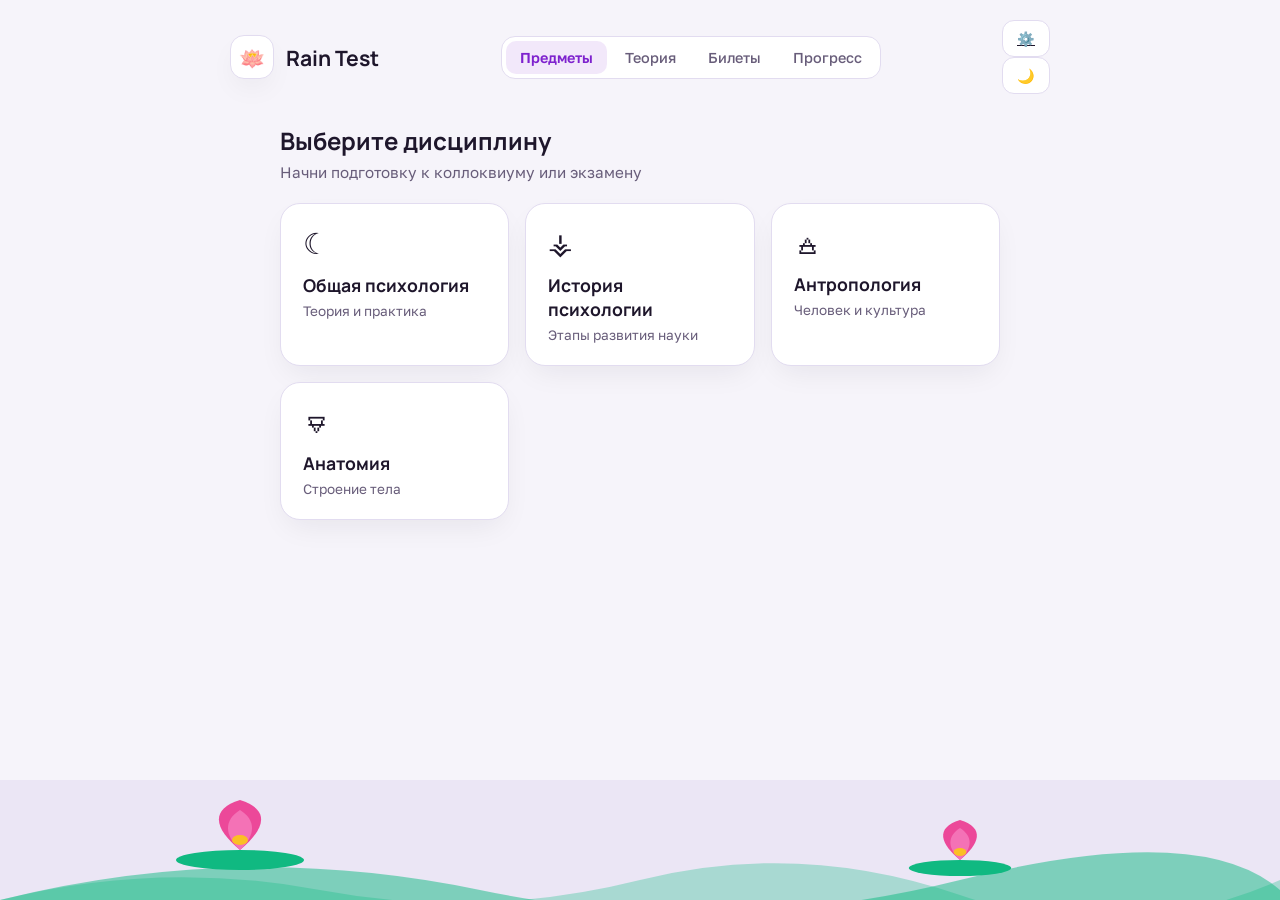
==== commit 460b54d7: "Add files via upload" ====
--- a/index.html
+++ b/index.html
@@ -10,7 +10,7 @@
 <body>
   <header>
     <a href="index.html" class="logo">
-      <div class="logo-box">🌧️</div>
+      <div class="logo-badge">🪷</div>
       <span>Rain Test</span>
     </a>
     <div class="nav-tabs">
@@ -53,6 +53,28 @@
     </div>
   </main>
 
+  <!-- Озеро с лилиями внизу -->
+  <div class="lily-pond">
+    <svg viewBox="0 0 800 120" preserveAspectRatio="none">
+      <path d="M0,120 Q100,80 200,110 T400,100 T600,115 T800,100 L800,120 Z" fill="var(--lily-leaf)" opacity="0.3"/>
+      <path d="M0,120 Q150,60 300,110 T600,100 T800,110 L800,120 Z" fill="var(--lily-leaf)" opacity="0.5"/>
+      <!-- Лилия 1 -->
+      <g transform="translate(150, 70)">
+        <path d="M0,0 C-15,-20 -20,-40 0,-50 C20,-40 15,-20 0,0" fill="var(--lily-outer)"/>
+        <path d="M0,0 C-10,-15 -10,-30 0,-40 C10,-30 10,-15 0,0" fill="var(--lily-inner)"/>
+        <circle cx="0" cy="-10" r="5" fill="var(--lily-core)"/>
+        <ellipse cx="0" cy="10" rx="40" ry="10" fill="var(--lily-leaf)"/>
+      </g>
+      <!-- Лилия 2 -->
+      <g transform="translate(600, 80) scale(0.8)">
+        <path d="M0,0 C-15,-20 -20,-40 0,-50 C20,-40 15,-20 0,0" fill="var(--lily-outer)"/>
+        <path d="M0,0 C-10,-15 -10,-30 0,-40 C10,-30 10,-15 0,0" fill="var(--lily-inner)"/>
+        <circle cx="0" cy="-10" r="5" fill="var(--lily-core)"/>
+        <ellipse cx="0" cy="10" rx="40" ry="10" fill="var(--lily-leaf)"/>
+      </g>
+    </svg>
+  </div>
+
   <script>
     const themeToggle = document.getElementById('themeToggle');
     const themeIcon = document.getElementById('themeIcon');
--- a/style.css
+++ b/style.css
@@ -1,37 +1,45 @@
 :root {
-  --bg-main: #F1F5F9;
+  --bg-main: #F6F4FA;
   --bg-card: #FFFFFF;
-  --bg-hover: #E8F0F8;
-  --text-primary: #0F172A;
-  --text-secondary: #475569;
-  --border-color: #CBD5E1;
-  --accent: #0284C7;
-  --accent-secondary: #7C3AED;
-  --accent-hover: #0369A1;
-  --accent-soft: rgba(2, 132, 199, 0.1);
+  --bg-hover: #EFEBF7;
+  --text-primary: #1E162B;
+  --text-secondary: #685D7A;
+  --border-color: #E2DCF0;
+  --accent: #7E22CE;
+  --accent-hover: #6B21A8;
+  --accent-soft: rgba(126, 34, 206, 0.1);
+  --lily-outer: #EC4899;
+  --lily-inner: #F472B6;
+  --lily-core: #FBBF24;
+  --lily-leaf: #10B981;
+  --pond-bg: #EBE6F5;
   --success: #059669;
   --success-bg: rgba(5, 150, 105, 0.12);
   --error: #E11D48;
   --error-bg: rgba(225, 29, 72, 0.11);
-  --shadow: 0 10px 28px -6px rgba(15, 23, 42, 0.07);
+  --shadow: 0 12px 30px -8px rgba(30, 22, 43, 0.08);
 }
 
 [data-theme="dark"] {
-  --bg-main: #0B0E14;
-  --bg-card: #131822;
-  --bg-hover: #1C2331;
-  --text-primary: #F8FAFC;
-  --text-secondary: #94A3B8;
-  --border-color: #232D3F;
-  --accent: #38BDF8;
-  --accent-secondary: #A78BFA;
-  --accent-hover: #7DD3FC;
-  --accent-soft: rgba(56, 189, 248, 0.14);
+  --bg-main: #100D18;
+  --bg-card: #191426;
+  --bg-hover: #231C36;
+  --text-primary: #F5F2FA;
+  --text-secondary: #9C91B0;
+  --border-color: #2D2442;
+  --accent: #C084FC;
+  --accent-hover: #D8B4FE;
+  --accent-soft: rgba(192, 132, 252, 0.15);
+  --lily-outer: #F472B6;
+  --lily-inner: #FBCFE8;
+  --lily-core: #FDE047;
+  --lily-leaf: #34D399;
+  --pond-bg: #0A0810;
   --success: #34D399;
   --success-bg: rgba(52, 211, 153, 0.15);
   --error: #FB7185;
   --error-bg: rgba(251, 113, 133, 0.15);
-  --shadow: 0 14px 34px -6px rgba(0, 0, 0, 0.55);
+  --shadow: 0 16px 36px -8px rgba(0, 0, 0, 0.55);
 }
 
 * { box-sizing: border-box; margin: 0; padding: 0; }
@@ -41,7 +49,7 @@
   font-family: 'Golos Text', sans-serif;
   background-color: var(--bg-main);
   color: var(--text-primary);
-  transition: background-color 0.3s, color 0.3s;
+  transition: background-color 0.35s, color 0.35s;
   min-height: 100vh;
   display: flex;
   flex-direction: column;
@@ -53,14 +61,15 @@
 }
 
 .logo {
-  font-family: 'Manrope', sans-serif; font-weight: 700; font-size: 1.3rem;
-  display: flex; align-items: center; gap: 10px; color: var(--text-primary); text-decoration: none;
+  font-family: 'Manrope', sans-serif; font-weight: 700; font-size: 1.32rem;
+  display: flex; align-items: center; gap: 12px; color: var(--text-primary); cursor: pointer; text-decoration: none;
 }
-.logo-box {
-  width: 40px; height: 40px; border-radius: 12px; background: var(--bg-card);
+.logo-badge {
+  width: 44px; height: 44px; border-radius: 14px; background: var(--bg-card);
   border: 1px solid var(--border-color); display: flex; align-items: center;
-  justify-content: center; box-shadow: var(--shadow);
+  justify-content: center; box-shadow: var(--shadow); transition: 0.25s;
 }
+.logo:hover .logo-badge { transform: rotate(-6deg) scale(1.05); }
 
 .nav-tabs {
   display: flex; background: var(--bg-card); padding: 4px; border-radius: 14px;
@@ -74,52 +83,50 @@
 .nav-tab:hover { color: var(--text-primary); }
 .nav-tab.active { background: var(--accent-soft); color: var(--accent); font-weight: 600; }
 
-.controls { display: flex; gap: 8px; }
 .icon-btn {
   background: var(--bg-card); border: 1px solid var(--border-color); color: var(--text-primary);
-  padding: 8px 13px; border-radius: 12px; cursor: pointer; font-family: inherit;
-  font-size: 0.88rem; font-weight: 500; display: flex; align-items: center; gap: 6px; transition: 0.2s;
+  padding: 9px 14px; border-radius: 12px; cursor: pointer; font-family: inherit;
+  font-size: 0.88rem; font-weight: 500; display: flex; align-items: center; gap: 7px; transition: 0.2s;
 }
 .icon-btn:hover { border-color: var(--accent); background: var(--bg-hover); }
-.icon-btn.active { background: var(--accent-soft); border-color: var(--accent); color: var(--accent); }
 
 main { max-width: 760px; width: 100%; margin: 10px auto 36px; padding: 0 20px; flex: 1; }
 
 .section-title { font-family: 'Manrope', sans-serif; font-size: 1.5rem; margin-bottom: 6px; }
 .section-subtitle { color: var(--text-secondary); font-size: 0.95rem; margin-bottom: 22px; }
 
-/* Сетка предметов */
+/* Предметы */
 .subjects-grid { display: grid; grid-template-columns: repeat(auto-fit, minmax(220px, 1fr)); gap: 16px; }
 .subject-card {
-  background: var(--bg-card); border: 1px solid var(--border-color); border-radius: 18px;
+  background: var(--bg-card); border: 1px solid var(--border-color); border-radius: 20px;
   padding: 22px; box-shadow: var(--shadow); cursor: pointer; transition: 0.2s;
-  text-align: left; text-decoration: none; color: inherit; display: block;
+  text-decoration: none; color: inherit; display: block;
 }
 .subject-card:hover { transform: translateY(-3px); border-color: var(--accent); }
 .subject-icon { font-size: 1.8rem; margin-bottom: 12px; display: block; }
-.subject-name { font-family: 'Manrope', sans-serif; font-weight: 700; font-size: 1.1rem; margin-bottom: 6px; color: var(--text-primary); }
+.subject-name { font-family: 'Manrope', sans-serif; font-weight: 700; font-size: 1.1rem; margin-bottom: 6px; }
 .subject-meta { font-size: 0.85rem; color: var(--text-secondary); }
 
-/* Карточка вопроса */
+/* Карточки вопросов */
 .quiz-card {
-  background: var(--bg-card); border: 1px solid var(--border-color); border-radius: 22px;
-  padding: 30px; box-shadow: var(--shadow); margin-bottom: 20px; position: relative;
+  background: var(--bg-card); border: 1px solid var(--border-color); border-radius: 24px;
+  padding: 32px; box-shadow: var(--shadow); margin-bottom: 20px; position: relative;
 }
 .subject-tag {
   display: inline-block; background: var(--accent-soft); color: var(--accent);
-  font-size: 0.8rem; font-weight: 600; padding: 5px 12px; border-radius: 8px; margin-bottom: 16px;
+  font-size: 0.8rem; font-weight: 600; padding: 5px 12px; border-radius: 9px; margin-bottom: 16px;
 }
-.question-text { font-family: 'Manrope', sans-serif; font-size: 1.25rem; line-height: 1.45; margin-bottom: 22px; }
+.question-text { font-family: 'Manrope', sans-serif; font-size: 1.26rem; line-height: 1.45; margin-bottom: 24px; }
 
 .options-list { display: flex; flex-direction: column; gap: 12px; }
 .option-btn {
   width: 100%; text-align: left; background: transparent; border: 1.5px solid var(--border-color);
-  color: var(--text-primary); padding: 15px 18px; border-radius: 14px; font-family: inherit;
+  color: var(--text-primary); padding: 15px 18px; border-radius: 15px; font-family: inherit;
   font-size: 0.98rem; cursor: pointer; display: flex; align-items: center; gap: 14px; transition: 0.2s;
 }
 .option-btn:hover:not(:disabled) { background: var(--bg-hover); border-color: var(--accent); }
 .option-letter {
-  width: 28px; height: 28px; border-radius: 8px; background: var(--bg-main);
+  width: 28px; height: 28px; border-radius: 9px; background: var(--bg-main);
   display: flex; align-items: center; justify-content: center; font-weight: 600; font-size: 0.85rem;
   color: var(--text-secondary); flex-shrink: 0;
 }
@@ -149,7 +156,7 @@
   border-radius: 12px; font-family: inherit; font-size: 0.95rem; font-weight: 600;
   cursor: pointer; transition: 0.2s;
 }
-[data-theme="dark"] .btn-primary { color: #0B0E14; }
+[data-theme="dark"] .btn-primary { color: #100D18; }
 .btn-primary:hover { background: var(--accent-hover); }
 
 .btn-secondary {
@@ -168,6 +175,20 @@
 .mini-btn:hover { background: var(--bg-hover); }
 .mini-btn.delete { color: var(--error); }
 
+/* Прогресс */
+.progress-wrapper { margin-bottom: 20px; }
+.progress-info { display: flex; justify-content: space-between; font-size: 0.85rem; color: var(--text-secondary); margin-bottom: 8px; }
+.progress-track { width: 100%; height: 8px; background: var(--border-color); border-radius: 99px; overflow: hidden; }
+.progress-fill { height: 100%; background: linear-gradient(90deg, var(--lily-leaf), var(--accent)); border-radius: 99px; transition: 0.4s; }
+
+/* Лилия внизу */
+.lily-pond {
+  width: 100%; height: 120px; background: var(--pond-bg);
+  display: flex; justify-content: center; align-items: flex-end;
+  overflow: hidden; position: relative; transition: background 0.35s;
+}
+.lily-pond svg { width: 100%; height: 100%; object-fit: cover; }
+
 @media (max-width: 600px) {
   .nav-tabs { width: 100%; justify-content: center; }
   .quiz-card { padding: 22px; }
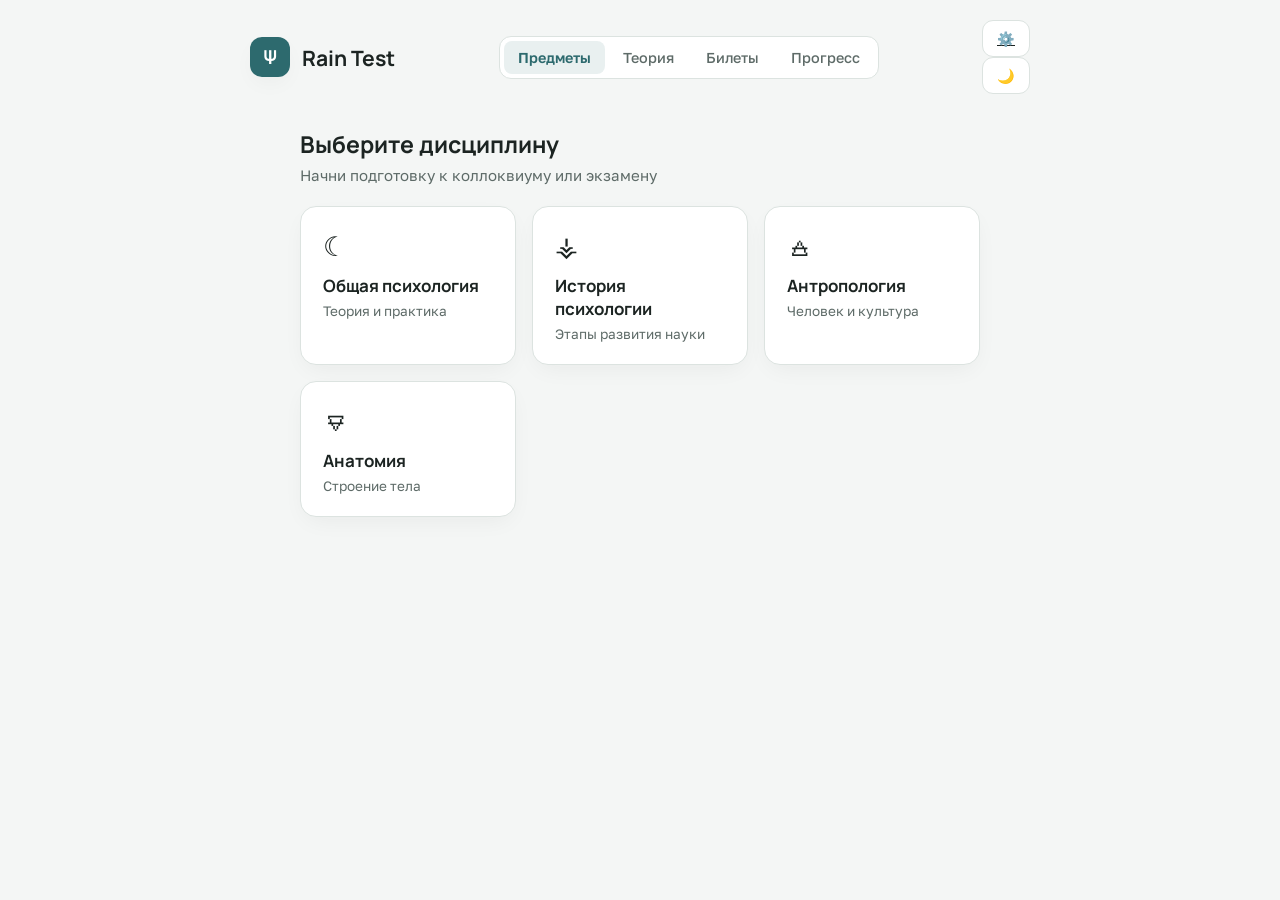
==== commit 5240b54c: "Add files via upload" ====
--- a/index.html
+++ b/index.html
@@ -10,7 +10,7 @@
 <body>
   <header>
     <a href="index.html" class="logo">
-      <div class="logo-badge">🪷</div>
+      <div class="logo-icon-wrap">Ψ</div>
       <span>Rain Test</span>
     </a>
     <div class="nav-tabs">
@@ -53,28 +53,6 @@
     </div>
   </main>
 
-  <!-- Озеро с лилиями внизу -->
-  <div class="lily-pond">
-    <svg viewBox="0 0 800 120" preserveAspectRatio="none">
-      <path d="M0,120 Q100,80 200,110 T400,100 T600,115 T800,100 L800,120 Z" fill="var(--lily-leaf)" opacity="0.3"/>
-      <path d="M0,120 Q150,60 300,110 T600,100 T800,110 L800,120 Z" fill="var(--lily-leaf)" opacity="0.5"/>
-      <!-- Лилия 1 -->
-      <g transform="translate(150, 70)">
-        <path d="M0,0 C-15,-20 -20,-40 0,-50 C20,-40 15,-20 0,0" fill="var(--lily-outer)"/>
-        <path d="M0,0 C-10,-15 -10,-30 0,-40 C10,-30 10,-15 0,0" fill="var(--lily-inner)"/>
-        <circle cx="0" cy="-10" r="5" fill="var(--lily-core)"/>
-        <ellipse cx="0" cy="10" rx="40" ry="10" fill="var(--lily-leaf)"/>
-      </g>
-      <!-- Лилия 2 -->
-      <g transform="translate(600, 80) scale(0.8)">
-        <path d="M0,0 C-15,-20 -20,-40 0,-50 C20,-40 15,-20 0,0" fill="var(--lily-outer)"/>
-        <path d="M0,0 C-10,-15 -10,-30 0,-40 C10,-30 10,-15 0,0" fill="var(--lily-inner)"/>
-        <circle cx="0" cy="-10" r="5" fill="var(--lily-core)"/>
-        <ellipse cx="0" cy="10" rx="40" ry="10" fill="var(--lily-leaf)"/>
-      </g>
-    </svg>
-  </div>
-
   <script>
     const themeToggle = document.getElementById('themeToggle');
     const themeIcon = document.getElementById('themeIcon');
--- a/style.css
+++ b/style.css
@@ -1,83 +1,74 @@
 :root {
-  --bg-main: #F6F4FA;
+  --bg-main: #F4F6F5;
   --bg-card: #FFFFFF;
-  --bg-hover: #EFEBF7;
-  --text-primary: #1E162B;
-  --text-secondary: #685D7A;
-  --border-color: #E2DCF0;
-  --accent: #7E22CE;
-  --accent-hover: #6B21A8;
-  --accent-soft: rgba(126, 34, 206, 0.1);
-  --lily-outer: #EC4899;
-  --lily-inner: #F472B6;
-  --lily-core: #FBBF24;
-  --lily-leaf: #10B981;
-  --pond-bg: #EBE6F5;
-  --success: #059669;
-  --success-bg: rgba(5, 150, 105, 0.12);
-  --error: #E11D48;
-  --error-bg: rgba(225, 29, 72, 0.11);
-  --shadow: 0 12px 30px -8px rgba(30, 22, 43, 0.08);
+  --bg-hover: #EBF0EE;
+  --text-primary: #1C2422;
+  --text-secondary: #5E6B68;
+  --border-color: #DCE3E0;
+  --accent: #2D6A6E;
+  --accent-hover: #215154;
+  --accent-soft: rgba(45, 106, 110, 0.1);
+  --logo-bg: #2D6A6E;
+  --success: #2F7D5C;
+  --success-bg: rgba(47, 125, 92, 0.12);
+  --error: #C25450;
+  --error-bg: rgba(194, 84, 80, 0.11);
+  --shadow: 0 8px 24px -6px rgba(28, 36, 34, 0.06);
 }
 
 [data-theme="dark"] {
-  --bg-main: #100D18;
-  --bg-card: #191426;
-  --bg-hover: #231C36;
-  --text-primary: #F5F2FA;
-  --text-secondary: #9C91B0;
-  --border-color: #2D2442;
-  --accent: #C084FC;
-  --accent-hover: #D8B4FE;
-  --accent-soft: rgba(192, 132, 252, 0.15);
-  --lily-outer: #F472B6;
-  --lily-inner: #FBCFE8;
-  --lily-core: #FDE047;
-  --lily-leaf: #34D399;
-  --pond-bg: #0A0810;
-  --success: #34D399;
-  --success-bg: rgba(52, 211, 153, 0.15);
-  --error: #FB7185;
-  --error-bg: rgba(251, 113, 133, 0.15);
-  --shadow: 0 16px 36px -8px rgba(0, 0, 0, 0.55);
+  --bg-main: #131615;
+  --bg-card: #1B201E;
+  --bg-hover: #242B28;
+  --text-primary: #E7ECEA;
+  --text-secondary: #8F9C98;
+  --border-color: #2B3330;
+  --accent: #6EB5B8;
+  --accent-hover: #88C6C9;
+  --accent-soft: rgba(110, 181, 184, 0.14);
+  --logo-bg: #23383A;
+  --success: #5EB38E;
+  --success-bg: rgba(94, 179, 142, 0.15);
+  --error: #E07874;
+  --error-bg: rgba(224, 120, 114, 0.15);
+  --shadow: 0 12px 28px -6px rgba(0, 0, 0, 0.4);
 }
 
 * { box-sizing: border-box; margin: 0; padding: 0; }
-svg { max-width: 100%; flex-shrink: 0; }
+svg { max-width: 100%; flex-shrink: 0; display: block; }
 
 body {
   font-family: 'Golos Text', sans-serif;
   background-color: var(--bg-main);
   color: var(--text-primary);
-  transition: background-color 0.35s, color 0.35s;
+  transition: background-color 0.3s, color 0.3s;
   min-height: 100vh;
   display: flex;
   flex-direction: column;
 }
 
 header {
-  max-width: 860px; width: 100%; margin: 0 auto; padding: 20px;
+  max-width: 820px; width: 100%; margin: 0 auto; padding: 20px;
   display: flex; justify-content: space-between; align-items: center; gap: 12px; flex-wrap: wrap;
 }
 
 .logo {
   font-family: 'Manrope', sans-serif; font-weight: 700; font-size: 1.32rem;
-  display: flex; align-items: center; gap: 12px; color: var(--text-primary); cursor: pointer; text-decoration: none;
+  display: flex; align-items: center; gap: 12px; color: var(--text-primary); text-decoration: none;
 }
-.logo-badge {
-  width: 44px; height: 44px; border-radius: 14px; background: var(--bg-card);
-  border: 1px solid var(--border-color); display: flex; align-items: center;
-  justify-content: center; box-shadow: var(--shadow); transition: 0.25s;
+.logo-icon-wrap {
+  width: 40px; height: 40px; border-radius: 12px; background: var(--logo-bg);
+  display: flex; align-items: center; justify-content: center; box-shadow: var(--shadow);
+  color: white; font-size: 1.2rem;
 }
-.logo:hover .logo-badge { transform: rotate(-6deg) scale(1.05); }
 
 .nav-tabs {
-  display: flex; background: var(--bg-card); padding: 4px; border-radius: 14px;
+  display: flex; background: var(--bg-card); padding: 4px; border-radius: 12px;
   border: 1px solid var(--border-color); gap: 4px; flex-wrap: wrap;
 }
 .nav-tab {
   background: transparent; border: none; color: var(--text-secondary);
-  padding: 8px 14px; border-radius: 10px; font-family: inherit; font-size: 0.9rem;
+  padding: 8px 14px; border-radius: 8px; font-family: inherit; font-size: 0.9rem;
   font-weight: 500; cursor: pointer; transition: 0.2s; text-decoration: none;
 }
 .nav-tab:hover { color: var(--text-primary); }
@@ -85,49 +76,49 @@
 
 .icon-btn {
   background: var(--bg-card); border: 1px solid var(--border-color); color: var(--text-primary);
-  padding: 9px 14px; border-radius: 12px; cursor: pointer; font-family: inherit;
+  padding: 9px 14px; border-radius: 11px; cursor: pointer; font-family: inherit;
   font-size: 0.88rem; font-weight: 500; display: flex; align-items: center; gap: 7px; transition: 0.2s;
 }
 .icon-btn:hover { border-color: var(--accent); background: var(--bg-hover); }
 
-main { max-width: 760px; width: 100%; margin: 10px auto 36px; padding: 0 20px; flex: 1; }
+main { max-width: 720px; width: 100%; margin: 14px auto 36px; padding: 0 20px; flex: 1; }
 
-.section-title { font-family: 'Manrope', sans-serif; font-size: 1.5rem; margin-bottom: 6px; }
-.section-subtitle { color: var(--text-secondary); font-size: 0.95rem; margin-bottom: 22px; }
+.section-title { font-family: 'Manrope', sans-serif; font-size: 1.45rem; margin-bottom: 6px; }
+.section-subtitle { color: var(--text-secondary); font-size: 0.94rem; margin-bottom: 22px; }
 
-/* Предметы */
-.subjects-grid { display: grid; grid-template-columns: repeat(auto-fit, minmax(220px, 1fr)); gap: 16px; }
+/* Сетка карточек */
+.subjects-grid { display: grid; grid-template-columns: repeat(auto-fit, minmax(210px, 1fr)); gap: 16px; }
 .subject-card {
-  background: var(--bg-card); border: 1px solid var(--border-color); border-radius: 20px;
+  background: var(--bg-card); border: 1px solid var(--border-color); border-radius: 16px;
   padding: 22px; box-shadow: var(--shadow); cursor: pointer; transition: 0.2s;
   text-decoration: none; color: inherit; display: block;
 }
-.subject-card:hover { transform: translateY(-3px); border-color: var(--accent); }
-.subject-icon { font-size: 1.8rem; margin-bottom: 12px; display: block; }
-.subject-name { font-family: 'Manrope', sans-serif; font-weight: 700; font-size: 1.1rem; margin-bottom: 6px; }
+.subject-card:hover { transform: translateY(-2px); border-color: var(--accent); }
+.subject-icon { font-size: 1.7rem; margin-bottom: 12px; display: block; }
+.subject-name { font-family: 'Manrope', sans-serif; font-weight: 700; font-size: 1.06rem; margin-bottom: 6px; }
 .subject-meta { font-size: 0.85rem; color: var(--text-secondary); }
 
-/* Карточки вопросов */
+/* Карточка вопроса */
 .quiz-card {
-  background: var(--bg-card); border: 1px solid var(--border-color); border-radius: 24px;
+  background: var(--bg-card); border: 1px solid var(--border-color); border-radius: 20px;
   padding: 32px; box-shadow: var(--shadow); margin-bottom: 20px; position: relative;
 }
 .subject-tag {
   display: inline-block; background: var(--accent-soft); color: var(--accent);
-  font-size: 0.8rem; font-weight: 600; padding: 5px 12px; border-radius: 9px; margin-bottom: 16px;
+  font-size: 0.8rem; font-weight: 600; padding: 5px 12px; border-radius: 8px; margin-bottom: 16px;
 }
-.question-text { font-family: 'Manrope', sans-serif; font-size: 1.26rem; line-height: 1.45; margin-bottom: 24px; }
+.question-text { font-family: 'Manrope', sans-serif; font-size: 1.24rem; line-height: 1.48; margin-bottom: 24px; }
 
-.options-list { display: flex; flex-direction: column; gap: 12px; }
+.options-list { display: flex; flex-direction: column; gap: 11px; }
 .option-btn {
   width: 100%; text-align: left; background: transparent; border: 1.5px solid var(--border-color);
-  color: var(--text-primary); padding: 15px 18px; border-radius: 15px; font-family: inherit;
-  font-size: 0.98rem; cursor: pointer; display: flex; align-items: center; gap: 14px; transition: 0.2s;
+  color: var(--text-primary); padding: 14px 18px; border-radius: 13px; font-family: inherit;
+  font-size: 0.97rem; cursor: pointer; display: flex; align-items: center; gap: 14px; transition: 0.2s;
 }
 .option-btn:hover:not(:disabled) { background: var(--bg-hover); border-color: var(--accent); }
 .option-letter {
-  width: 28px; height: 28px; border-radius: 9px; background: var(--bg-main);
-  display: flex; align-items: center; justify-content: center; font-weight: 600; font-size: 0.85rem;
+  width: 28px; height: 28px; border-radius: 8px; background: var(--bg-main);
+  display: flex; align-items: center; justify-content: center; font-weight: 600; font-size: 0.84rem;
   color: var(--text-secondary); flex-shrink: 0;
 }
 .option-btn.correct { border-color: var(--success); background: var(--success-bg); }
@@ -137,15 +128,15 @@
 
 .explanation {
   margin-top: 20px; padding: 16px 18px; background: var(--bg-main);
-  border-radius: 14px; border-left: 4px solid var(--accent); display: none;
+  border-radius: 13px; border-left: 3px solid var(--accent); display: none;
 }
 .explanation.show { display: block; }
 .explanation-title { font-weight: 600; font-size: 0.92rem; margin-bottom: 4px; color: var(--accent); }
-.explanation-text { font-size: 0.9rem; color: var(--text-secondary); }
+.explanation-text { font-size: 0.9rem; line-height: 1.5; color: var(--text-secondary); }
 
 /* Инпуты и кнопки */
 textarea, input[type="text"], input[type="email"], input[type="password"], select {
-  width: 100%; padding: 14px 16px; border-radius: 12px; border: 1.5px solid var(--border-color);
+  width: 100%; padding: 14px 16px; border-radius: 11px; border: 1.5px solid var(--border-color);
   background: var(--bg-main); color: var(--text-primary); font-family: inherit; font-size: 0.95rem;
   outline: none; transition: 0.2s; margin-bottom: 12px;
 }
@@ -153,20 +144,20 @@
 
 .btn-primary {
   background: var(--accent); color: #FFF; border: none; padding: 12px 24px;
-  border-radius: 12px; font-family: inherit; font-size: 0.95rem; font-weight: 600;
+  border-radius: 11px; font-family: inherit; font-size: 0.95rem; font-weight: 600;
   cursor: pointer; transition: 0.2s;
 }
-[data-theme="dark"] .btn-primary { color: #100D18; }
+[data-theme="dark"] .btn-primary { color: #131615; }
 .btn-primary:hover { background: var(--accent-hover); }
 
 .btn-secondary {
   background: var(--bg-main); color: var(--text-primary); border: 1px solid var(--border-color);
-  padding: 12px 24px; border-radius: 12px; font-family: inherit; font-size: 0.95rem;
+  padding: 12px 24px; border-radius: 11px; font-family: inherit; font-size: 0.95rem;
   font-weight: 600; cursor: pointer; transition: 0.2s;
 }
 .btn-secondary:hover { background: var(--bg-hover); }
 
-/* Админские кнопки */
+/* Мелкие кнопки админа */
 .admin-actions { position: absolute; top: 20px; right: 20px; display: flex; gap: 8px; }
 .mini-btn {
   background: var(--bg-main); border: 1px solid var(--border-color); border-radius: 8px;
@@ -175,19 +166,9 @@
 .mini-btn:hover { background: var(--bg-hover); }
 .mini-btn.delete { color: var(--error); }
 
-/* Прогресс */
-.progress-wrapper { margin-bottom: 20px; }
-.progress-info { display: flex; justify-content: space-between; font-size: 0.85rem; color: var(--text-secondary); margin-bottom: 8px; }
-.progress-track { width: 100%; height: 8px; background: var(--border-color); border-radius: 99px; overflow: hidden; }
-.progress-fill { height: 100%; background: linear-gradient(90deg, var(--lily-leaf), var(--accent)); border-radius: 99px; transition: 0.4s; }
-
-/* Лилия внизу */
-.lily-pond {
-  width: 100%; height: 120px; background: var(--pond-bg);
-  display: flex; justify-content: center; align-items: flex-end;
-  overflow: hidden; position: relative; transition: background 0.35s;
-}
-.lily-pond svg { width: 100%; height: 100%; object-fit: cover; }
+/* Прогресс-бары */
+.progress-track { width: 100%; height: 6px; background: var(--border-color); border-radius: 99px; overflow: hidden; }
+.progress-fill { height: 100%; background: var(--accent); border-radius: 99px; transition: width 0.4s ease; }
 
 @media (max-width: 600px) {
   .nav-tabs { width: 100%; justify-content: center; }
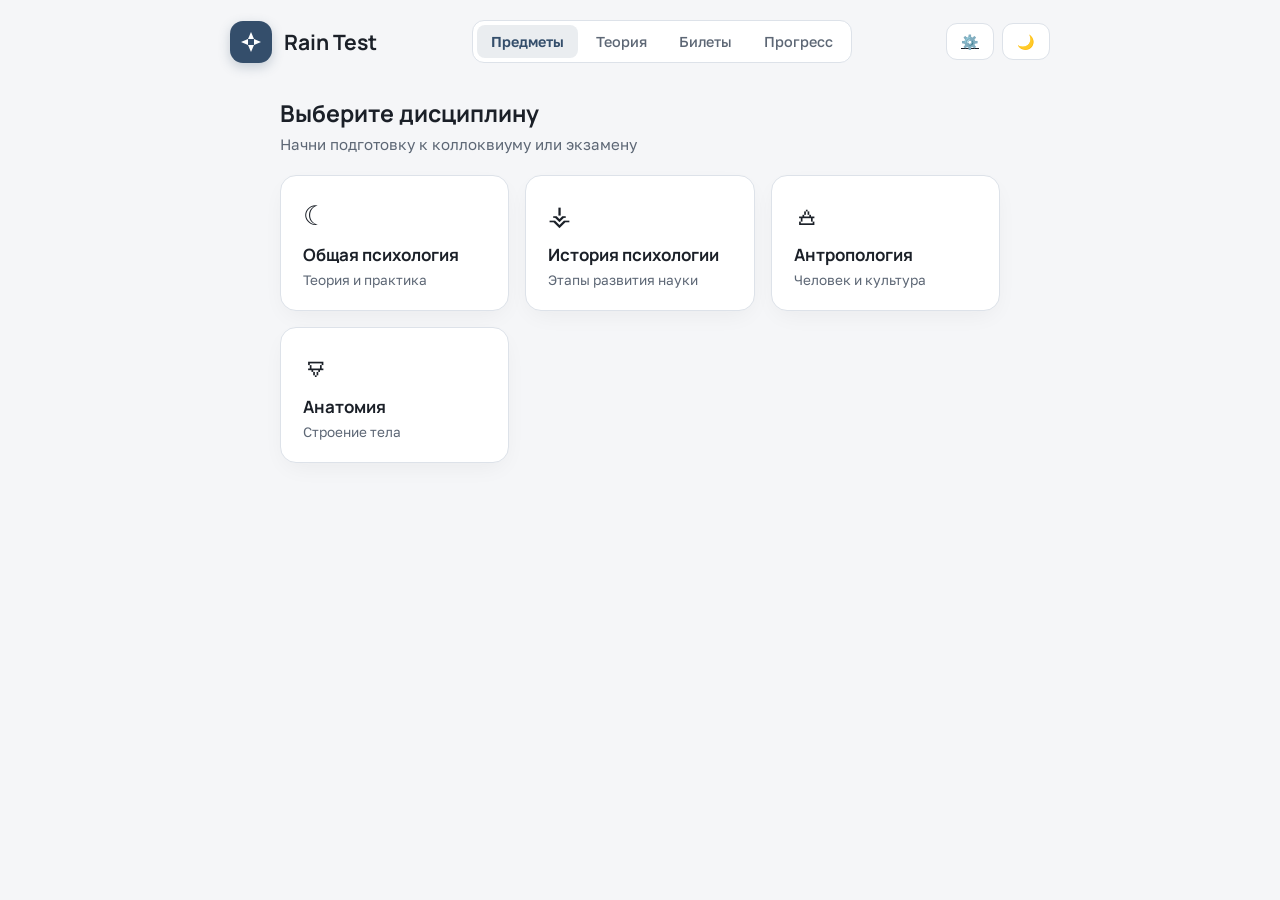
==== commit f1870db0: "Add files via upload" ====
--- a/index.html
+++ b/index.html
@@ -3,14 +3,14 @@
 <head>
   <meta charset="UTF-8">
   <meta name="viewport" content="width=device-width, initial-scale=1.0">
-  <title>Rain Test — Тренажер</title>
+  <title>Rain Test</title>
   <link href="https://fonts.googleapis.com/css2?family=Golos+Text:wght@400;500;600&family=Manrope:wght@600;700&display=swap" rel="stylesheet">
   <link rel="stylesheet" href="style.css">
 </head>
 <body>
   <header>
     <a href="index.html" class="logo">
-      <div class="logo-icon-wrap">Ψ</div>
+      <div class="logo-badge"><svg class="logo-icon" viewBox="0 0 24 24"><path d="M12 2L15 9H9L12 2Z"/><path d="M12 22L9 15H15L12 22Z"/><path d="M2 12L9 9V15L2 12Z"/><path d="M22 12L15 15V9L22 12Z"/></svg></div>
       <span>Rain Test</span>
     </a>
     <div class="nav-tabs">
@@ -30,47 +30,21 @@
     <p class="section-subtitle">Начни подготовку к коллоквиуму или экзамену</p>
     
     <div class="subjects-grid">
-      <a href="subject.html?id=obshaya" class="subject-card">
-        <span class="subject-icon">☾</span>
-        <div class="subject-name">Общая психология</div>
-        <div class="subject-meta">Теория и практика</div>
-      </a>
-      <a href="subject.html?id=istoriya" class="subject-card">
-        <span class="subject-icon">⚶</span>
-        <div class="subject-name">История психологии</div>
-        <div class="subject-meta">Этапы развития науки</div>
-      </a>
-      <a href="subject.html?id=antropologiya" class="subject-card">
-        <span class="subject-icon">🜁</span>
-        <div class="subject-name">Антропология</div>
-        <div class="subject-meta">Человек и культура</div>
-      </a>
-      <a href="subject.html?id=anatomiya" class="subject-card">
-        <span class="subject-icon">🜃</span>
-        <div class="subject-name">Анатомия</div>
-        <div class="subject-meta">Строение тела</div>
-      </a>
+      <a href="subject.html?id=obshaya" class="subject-card"><span class="subject-icon">☾</span><div class="subject-name">Общая психология</div><div class="subject-meta">Теория и практика</div></a>
+      <a href="subject.html?id=istoriya" class="subject-card"><span class="subject-icon">⚶</span><div class="subject-name">История психологии</div><div class="subject-meta">Этапы развития науки</div></a>
+      <a href="subject.html?id=antropologiya" class="subject-card"><span class="subject-icon">🜁</span><div class="subject-name">Антропология</div><div class="subject-meta">Человек и культура</div></a>
+      <a href="subject.html?id=anatomiya" class="subject-card"><span class="subject-icon">🜃</span><div class="subject-name">Анатомия</div><div class="subject-meta">Строение тела</div></a>
     </div>
   </main>
 
   <script>
     const themeToggle = document.getElementById('themeToggle');
     const themeIcon = document.getElementById('themeIcon');
-    if (localStorage.getItem('theme') === 'dark') {
-      document.documentElement.setAttribute('data-theme', 'dark');
-      themeIcon.textContent = '☀️';
-    }
+    if (localStorage.getItem('theme') === 'dark') { document.documentElement.setAttribute('data-theme', 'dark'); themeIcon.textContent = '☀️'; }
     themeToggle.onclick = () => {
       const isDark = document.documentElement.getAttribute('data-theme') === 'dark';
-      if (isDark) {
-        document.documentElement.removeAttribute('data-theme');
-        localStorage.setItem('theme', 'light');
-        themeIcon.textContent = '🌙';
-      } else {
-        document.documentElement.setAttribute('data-theme', 'dark');
-        localStorage.setItem('theme', 'dark');
-        themeIcon.textContent = '☀️';
-      }
+      if (isDark) { document.documentElement.removeAttribute('data-theme'); localStorage.setItem('theme', 'light'); themeIcon.textContent = '🌙'; } 
+      else { document.documentElement.setAttribute('data-theme', 'dark'); localStorage.setItem('theme', 'dark'); themeIcon.textContent = '☀️'; }
     };
   </script>
 </body>
--- a/style.css
+++ b/style.css
@@ -1,177 +1,102 @@
 :root {
-  --bg-main: #F4F6F5;
+  --bg-main: #F5F6F8;
   --bg-card: #FFFFFF;
-  --bg-hover: #EBF0EE;
-  --text-primary: #1C2422;
-  --text-secondary: #5E6B68;
-  --border-color: #DCE3E0;
-  --accent: #2D6A6E;
-  --accent-hover: #215154;
-  --accent-soft: rgba(45, 106, 110, 0.1);
-  --logo-bg: #2D6A6E;
-  --success: #2F7D5C;
-  --success-bg: rgba(47, 125, 92, 0.12);
-  --error: #C25450;
-  --error-bg: rgba(194, 84, 80, 0.11);
-  --shadow: 0 8px 24px -6px rgba(28, 36, 34, 0.06);
+  --bg-hover: #ECEFF3;
+  --text-primary: #1B2028;
+  --text-secondary: #5D6775;
+  --border-color: #DDE2E9;
+  --accent: #344E6B;
+  --accent-hover: #263B52;
+  --accent-soft: rgba(52, 78, 107, 0.1);
+  --success: #2F7D62;
+  --success-bg: rgba(47, 125, 98, 0.12);
+  --error: #C24E54;
+  --error-bg: rgba(194, 78, 84, 0.11);
+  --shadow: 0 8px 24px -6px rgba(27, 32, 40, 0.06);
 }
 
 [data-theme="dark"] {
-  --bg-main: #131615;
-  --bg-card: #1B201E;
-  --bg-hover: #242B28;
-  --text-primary: #E7ECEA;
-  --text-secondary: #8F9C98;
-  --border-color: #2B3330;
-  --accent: #6EB5B8;
-  --accent-hover: #88C6C9;
-  --accent-soft: rgba(110, 181, 184, 0.14);
-  --logo-bg: #23383A;
-  --success: #5EB38E;
-  --success-bg: rgba(94, 179, 142, 0.15);
-  --error: #E07874;
-  --error-bg: rgba(224, 120, 114, 0.15);
-  --shadow: 0 12px 28px -6px rgba(0, 0, 0, 0.4);
+  --bg-main: #121418;
+  --bg-card: #1A1D23;
+  --bg-hover: #232730;
+  --text-primary: #E8ECF2;
+  --text-secondary: #8E97A4;
+  --border-color: #2A2F3A;
+  --accent: #82A6CC;
+  --accent-hover: #9BB8D6;
+  --accent-soft: rgba(130, 166, 204, 0.14);
+  --success: #58B090;
+  --success-bg: rgba(88, 176, 144, 0.15);
+  --error: #E07076;
+  --error-bg: rgba(224, 112, 118, 0.15);
+  --shadow: 0 12px 28px -6px rgba(0, 0, 0, 0.45);
 }
 
 * { box-sizing: border-box; margin: 0; padding: 0; }
-svg { max-width: 100%; flex-shrink: 0; display: block; }
+body { font-family: 'Golos Text', sans-serif; background-color: var(--bg-main); color: var(--text-primary); transition: background 0.3s, color 0.3s; min-height: 100vh; display: flex; flex-direction: column; }
 
-body {
-  font-family: 'Golos Text', sans-serif;
-  background-color: var(--bg-main);
-  color: var(--text-primary);
-  transition: background-color 0.3s, color 0.3s;
-  min-height: 100vh;
-  display: flex;
-  flex-direction: column;
-}
+header { max-width: 860px; width: 100%; margin: 0 auto; padding: 20px; display: flex; justify-content: space-between; align-items: center; gap: 12px; flex-wrap: wrap; }
 
-header {
-  max-width: 820px; width: 100%; margin: 0 auto; padding: 20px;
-  display: flex; justify-content: space-between; align-items: center; gap: 12px; flex-wrap: wrap;
-}
+.logo { font-family: 'Manrope', sans-serif; font-weight: 700; font-size: 1.32rem; display: flex; align-items: center; gap: 12px; color: var(--text-primary); text-decoration: none; cursor: pointer; }
+.logo-badge { width: 42px; height: 42px; border-radius: 13px; background: var(--accent); display: flex; align-items: center; justify-content: center; box-shadow: 0 4px 12px rgba(52, 78, 107, 0.25); }
+.logo-icon { width: 24px; height: 24px; fill: #fff; }
 
-.logo {
-  font-family: 'Manrope', sans-serif; font-weight: 700; font-size: 1.32rem;
-  display: flex; align-items: center; gap: 12px; color: var(--text-primary); text-decoration: none;
-}
-.logo-icon-wrap {
-  width: 40px; height: 40px; border-radius: 12px; background: var(--logo-bg);
-  display: flex; align-items: center; justify-content: center; box-shadow: var(--shadow);
-  color: white; font-size: 1.2rem;
-}
-
-.nav-tabs {
-  display: flex; background: var(--bg-card); padding: 4px; border-radius: 12px;
-  border: 1px solid var(--border-color); gap: 4px; flex-wrap: wrap;
-}
-.nav-tab {
-  background: transparent; border: none; color: var(--text-secondary);
-  padding: 8px 14px; border-radius: 8px; font-family: inherit; font-size: 0.9rem;
-  font-weight: 500; cursor: pointer; transition: 0.2s; text-decoration: none;
-}
+.nav-tabs { display: flex; background: var(--bg-card); padding: 4px; border-radius: 12px; border: 1px solid var(--border-color); gap: 4px; flex-wrap: wrap; }
+.nav-tab { background: transparent; border: none; color: var(--text-secondary); padding: 8px 14px; border-radius: 8px; font-family: inherit; font-size: 0.9rem; font-weight: 500; cursor: pointer; transition: 0.2s; text-decoration: none; }
 .nav-tab:hover { color: var(--text-primary); }
 .nav-tab.active { background: var(--accent-soft); color: var(--accent); font-weight: 600; }
 
-.icon-btn {
-  background: var(--bg-card); border: 1px solid var(--border-color); color: var(--text-primary);
-  padding: 9px 14px; border-radius: 11px; cursor: pointer; font-family: inherit;
-  font-size: 0.88rem; font-weight: 500; display: flex; align-items: center; gap: 7px; transition: 0.2s;
-}
+.controls { display: flex; gap: 8px; }
+.icon-btn { background: var(--bg-card); border: 1px solid var(--border-color); color: var(--text-primary); padding: 9px 14px; border-radius: 11px; cursor: pointer; font-family: inherit; font-size: 0.88rem; font-weight: 500; display: flex; align-items: center; gap: 7px; transition: 0.2s; }
 .icon-btn:hover { border-color: var(--accent); background: var(--bg-hover); }
 
-main { max-width: 720px; width: 100%; margin: 14px auto 36px; padding: 0 20px; flex: 1; }
+main { max-width: 760px; width: 100%; margin: 14px auto 36px; padding: 0 20px; flex: 1; }
 
 .section-title { font-family: 'Manrope', sans-serif; font-size: 1.45rem; margin-bottom: 6px; }
 .section-subtitle { color: var(--text-secondary); font-size: 0.94rem; margin-bottom: 22px; }
 
-/* Сетка карточек */
 .subjects-grid { display: grid; grid-template-columns: repeat(auto-fit, minmax(210px, 1fr)); gap: 16px; }
-.subject-card {
-  background: var(--bg-card); border: 1px solid var(--border-color); border-radius: 16px;
-  padding: 22px; box-shadow: var(--shadow); cursor: pointer; transition: 0.2s;
-  text-decoration: none; color: inherit; display: block;
-}
+.subject-card { background: var(--bg-card); border: 1px solid var(--border-color); border-radius: 16px; padding: 22px; box-shadow: var(--shadow); text-decoration: none; color: inherit; transition: 0.2s; display: block; }
 .subject-card:hover { transform: translateY(-2px); border-color: var(--accent); }
 .subject-icon { font-size: 1.7rem; margin-bottom: 12px; display: block; }
 .subject-name { font-family: 'Manrope', sans-serif; font-weight: 700; font-size: 1.06rem; margin-bottom: 6px; }
 .subject-meta { font-size: 0.85rem; color: var(--text-secondary); }
 
-/* Карточка вопроса */
-.quiz-card {
-  background: var(--bg-card); border: 1px solid var(--border-color); border-radius: 20px;
-  padding: 32px; box-shadow: var(--shadow); margin-bottom: 20px; position: relative;
-}
-.subject-tag {
-  display: inline-block; background: var(--accent-soft); color: var(--accent);
-  font-size: 0.8rem; font-weight: 600; padding: 5px 12px; border-radius: 8px; margin-bottom: 16px;
-}
+.quiz-card { background: var(--bg-card); border: 1px solid var(--border-color); border-radius: 20px; padding: 32px; box-shadow: var(--shadow); margin-bottom: 20px; position: relative; }
+.subject-tag { display: inline-block; background: var(--accent-soft); color: var(--accent); font-size: 0.8rem; font-weight: 600; padding: 5px 12px; border-radius: 8px; margin-bottom: 16px; }
 .question-text { font-family: 'Manrope', sans-serif; font-size: 1.24rem; line-height: 1.48; margin-bottom: 24px; }
 
 .options-list { display: flex; flex-direction: column; gap: 11px; }
-.option-btn {
-  width: 100%; text-align: left; background: transparent; border: 1.5px solid var(--border-color);
-  color: var(--text-primary); padding: 14px 18px; border-radius: 13px; font-family: inherit;
-  font-size: 0.97rem; cursor: pointer; display: flex; align-items: center; gap: 14px; transition: 0.2s;
-}
+.option-btn { width: 100%; text-align: left; background: transparent; border: 1.5px solid var(--border-color); color: var(--text-primary); padding: 14px 18px; border-radius: 13px; font-family: inherit; font-size: 0.97rem; cursor: pointer; display: flex; align-items: center; gap: 14px; transition: 0.2s; }
 .option-btn:hover:not(:disabled) { background: var(--bg-hover); border-color: var(--accent); }
-.option-letter {
-  width: 28px; height: 28px; border-radius: 8px; background: var(--bg-main);
-  display: flex; align-items: center; justify-content: center; font-weight: 600; font-size: 0.84rem;
-  color: var(--text-secondary); flex-shrink: 0;
-}
+.option-letter { width: 28px; height: 28px; border-radius: 8px; background: var(--bg-main); display: flex; align-items: center; justify-content: center; font-weight: 600; font-size: 0.84rem; color: var(--text-secondary); flex-shrink: 0; }
 .option-btn.correct { border-color: var(--success); background: var(--success-bg); }
 .option-btn.correct .option-letter { background: var(--success); color: #fff; }
 .option-btn.wrong { border-color: var(--error); background: var(--error-bg); }
 .option-btn.wrong .option-letter { background: var(--error); color: #fff; }
 
-.explanation {
-  margin-top: 20px; padding: 16px 18px; background: var(--bg-main);
-  border-radius: 13px; border-left: 3px solid var(--accent); display: none;
-}
+.explanation { margin-top: 20px; padding: 16px 18px; background: var(--bg-main); border-radius: 13px; border-left: 3px solid var(--accent); display: none; }
 .explanation.show { display: block; }
 .explanation-title { font-weight: 600; font-size: 0.92rem; margin-bottom: 4px; color: var(--accent); }
-.explanation-text { font-size: 0.9rem; line-height: 1.5; color: var(--text-secondary); }
+.explanation-text { font-size: 0.9rem; color: var(--text-secondary); }
 
-/* Инпуты и кнопки */
 textarea, input[type="text"], input[type="email"], input[type="password"], select {
-  width: 100%; padding: 14px 16px; border-radius: 11px; border: 1.5px solid var(--border-color);
+  width: 100%; padding: 14px 16px; border-radius: 12px; border: 1.5px solid var(--border-color);
   background: var(--bg-main); color: var(--text-primary); font-family: inherit; font-size: 0.95rem;
   outline: none; transition: 0.2s; margin-bottom: 12px;
 }
 textarea:focus, input:focus, select:focus { border-color: var(--accent); }
 
-.btn-primary {
-  background: var(--accent); color: #FFF; border: none; padding: 12px 24px;
-  border-radius: 11px; font-family: inherit; font-size: 0.95rem; font-weight: 600;
-  cursor: pointer; transition: 0.2s;
-}
-[data-theme="dark"] .btn-primary { color: #131615; }
+.btn-primary { background: var(--accent); color: #FFF; border: none; padding: 12px 24px; border-radius: 11px; font-family: inherit; font-size: 0.95rem; font-weight: 600; cursor: pointer; transition: 0.2s; }
+[data-theme="dark"] .btn-primary { color: #121418; }
 .btn-primary:hover { background: var(--accent-hover); }
 
-.btn-secondary {
-  background: var(--bg-main); color: var(--text-primary); border: 1px solid var(--border-color);
-  padding: 12px 24px; border-radius: 11px; font-family: inherit; font-size: 0.95rem;
-  font-weight: 600; cursor: pointer; transition: 0.2s;
-}
+.btn-secondary { background: var(--bg-main); color: var(--text-primary); border: 1px solid var(--border-color); padding: 12px 24px; border-radius: 11px; font-family: inherit; font-size: 0.95rem; font-weight: 600; cursor: pointer; transition: 0.2s; }
 .btn-secondary:hover { background: var(--bg-hover); }
 
-/* Мелкие кнопки админа */
 .admin-actions { position: absolute; top: 20px; right: 20px; display: flex; gap: 8px; }
-.mini-btn {
-  background: var(--bg-main); border: 1px solid var(--border-color); border-radius: 8px;
-  padding: 4px 8px; cursor: pointer; font-size: 1rem; transition: 0.2s;
-}
+.mini-btn { background: var(--bg-main); border: 1px solid var(--border-color); border-radius: 8px; padding: 4px 8px; cursor: pointer; font-size: 1rem; transition: 0.2s; }
 .mini-btn:hover { background: var(--bg-hover); }
 .mini-btn.delete { color: var(--error); }
 
-/* Прогресс-бары */
-.progress-track { width: 100%; height: 6px; background: var(--border-color); border-radius: 99px; overflow: hidden; }
-.progress-fill { height: 100%; background: var(--accent); border-radius: 99px; transition: width 0.4s ease; }
-
-@media (max-width: 600px) {
-  .nav-tabs { width: 100%; justify-content: center; }
-  .quiz-card { padding: 22px; }
-  .question-text { font-size: 1.15rem; }
-}+.theory-content img { max-width: 100%; border-radius: 10px; margin: 10px 0; box-shadow: var(--shadow); }
